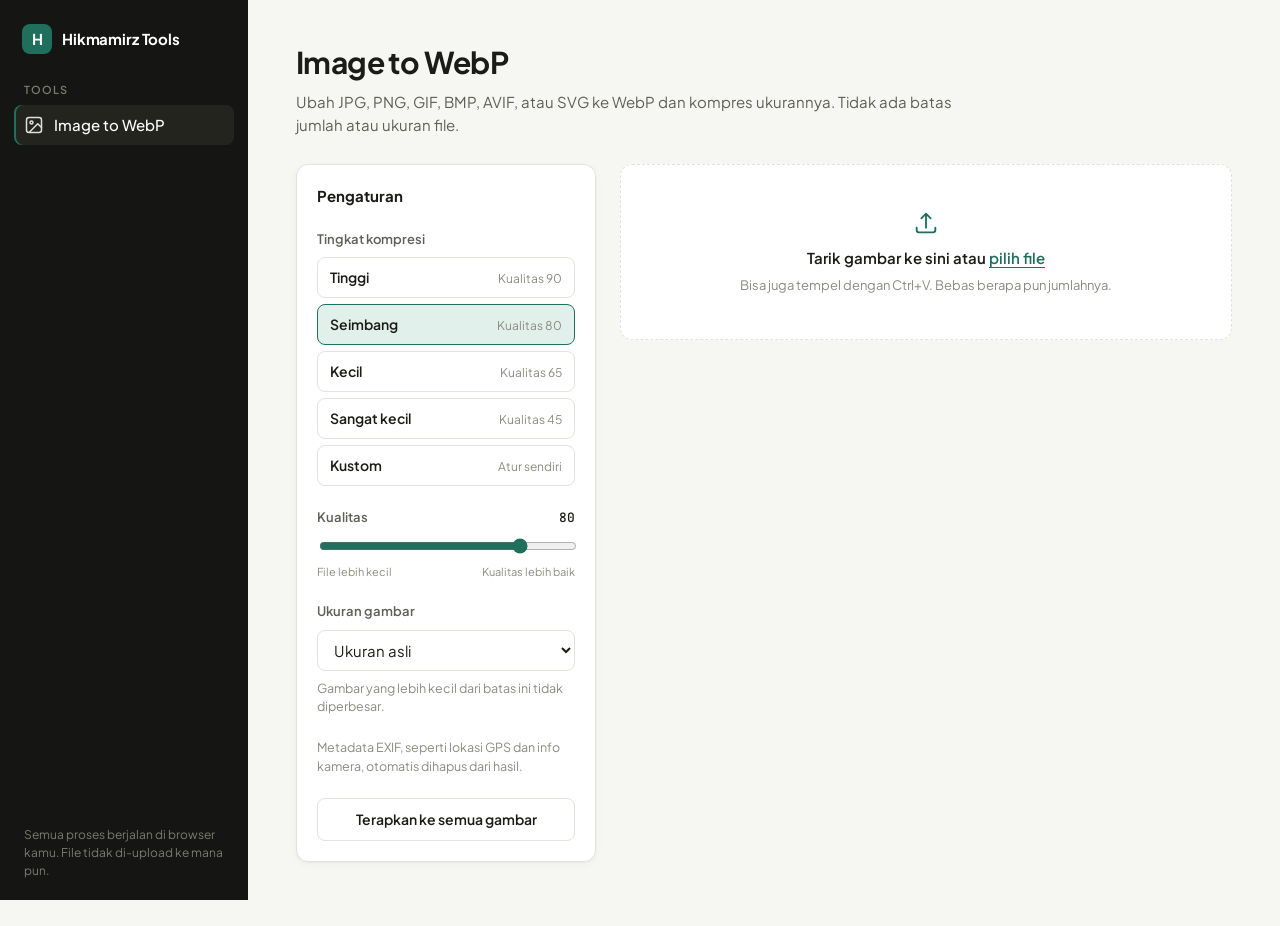
==== index.html @ 5f55c5e0 "Add tools shell with sidebar and Image to WebP converter Client-side converter: batch, no file limit" ====
<!doctype html>
<html lang="id">
<head>
  <meta charset="utf-8">
  <meta name="viewport" content="width=device-width, initial-scale=1">
  <title>Hikmamirz Tools</title>
  <meta name="description" content="Kumpulan tools yang berjalan langsung di browser.">
  <link rel="preconnect" href="https://fonts.googleapis.com">
  <link rel="preconnect" href="https://fonts.gstatic.com" crossorigin>
  <link href="https://fonts.googleapis.com/css2?family=Plus+Jakarta+Sans:wght@400;500;600;700&family=JetBrains+Mono:wght@400;500&display=swap" rel="stylesheet">
  <link rel="stylesheet" href="css/style.css">
</head>
<body>
  <div class="app">
    <header class="topbar">
      <button class="icon-btn" id="sidebar-toggle" aria-label="Buka menu" aria-controls="sidebar" aria-expanded="false">
        <svg viewBox="0 0 24 24" width="20" height="20" fill="none" stroke="currentColor" stroke-width="2" stroke-linecap="round"><path d="M4 7h16M4 12h16M4 17h16"/></svg>
      </button>
      <span class="brand-name">Hikmamirz Tools</span>
    </header>

    <aside class="sidebar" id="sidebar">
      <a class="brand" href="#/">
        <span class="brand-mark">H</span>
        <span class="brand-name">Hikmamirz Tools</span>
      </a>
      <nav class="nav" aria-label="Daftar tools">
        <p class="nav-label">Tools</p>
        <ul id="tool-nav"></ul>
      </nav>
      <p class="sidebar-foot">Semua proses berjalan di browser kamu. File tidak di-upload ke mana pun.</p>
    </aside>
    <div class="scrim" id="scrim" hidden></div>

    <main class="main" id="view"></main>
  </div>

  <script src="js/lib/zip.js"></script>
  <script src="js/registry.js"></script>
  <script src="js/tools/webp-converter.js"></script>
  <script src="js/app.js"></script>
</body>
</html>
---- css/style.css ----
:root {
  --bg: #f6f6f3;
  --surface: #ffffff;
  --surface-2: #f0f0ec;
  --border: #e3e3dd;
  --text: #1b1b18;
  --text-2: #5f5f58;
  --text-3: #8b8b83;
  --accent: #1f6f5c;
  --accent-hover: #185a4a;
  --accent-soft: #e2f0eb;
  --on-accent: #ffffff;
  --sidebar-bg: #151513;
  --sidebar-text: #c9c9c2;
  --sidebar-text-strong: #ffffff;
  --sidebar-hover: #24241f;
  --good: #1d7a4f;
  --good-soft: #e1f3e9;
  --warn: #9a5b00;
  --warn-soft: #fbefd9;
  --error: #b3261e;
  --error-soft: #fbe4e2;
  --radius: 12px;
  --radius-sm: 8px;
  --shadow: 0 1px 2px rgb(0 0 0 / 0.04), 0 2px 8px rgb(0 0 0 / 0.04);
  --font: 'Plus Jakarta Sans', system-ui, -apple-system, 'Segoe UI', sans-serif;
  --mono: 'JetBrains Mono', ui-monospace, 'Cascadia Code', Consolas, monospace;
  --sidebar-w: 248px;
  color-scheme: light;
}

@media (prefers-color-scheme: dark) {
  :root:not([data-theme='light']) {
    --bg: #111110;
    --surface: #1a1a18;
    --surface-2: #232320;
    --border: #2e2e2a;
    --text: #ededea;
    --text-2: #a8a8a0;
    --text-3: #75756e;
    --accent: #4fb89b;
    --accent-hover: #63c7ab;
    --accent-soft: #1b3a32;
    --on-accent: #0c1f1a;
    --sidebar-bg: #0b0b0a;
    --sidebar-hover: #1c1c1a;
    --good: #5ccf95;
    --good-soft: #17352a;
    --warn: #e7b25c;
    --warn-soft: #3a2c14;
    --error: #f08a82;
    --error-soft: #3d1c1a;
    --shadow: none;
    color-scheme: dark;
  }
}
:root[data-theme='dark'] {
  --bg: #111110;
  --surface: #1a1a18;
  --surface-2: #232320;
  --border: #2e2e2a;
  --text: #ededea;
  --text-2: #a8a8a0;
  --text-3: #75756e;
  --accent: #4fb89b;
  --accent-hover: #63c7ab;
  --accent-soft: #1b3a32;
  --on-accent: #0c1f1a;
  --sidebar-bg: #0b0b0a;
  --sidebar-hover: #1c1c1a;
  --good: #5ccf95;
  --good-soft: #17352a;
  --warn: #e7b25c;
  --warn-soft: #3a2c14;
  --error: #f08a82;
  --error-soft: #3d1c1a;
  --shadow: none;
  color-scheme: dark;
}

*,
*::before,
*::after {
  box-sizing: border-box;
}

html,
body {
  margin: 0;
  background: var(--bg);
  color: var(--text);
  font-family: var(--font);
  font-size: 15px;
  line-height: 1.5;
  -webkit-font-smoothing: antialiased;
}

button,
input,
select {
  font: inherit;
  color: inherit;
}

:focus-visible {
  outline: 2px solid var(--accent);
  outline-offset: 2px;
}

.mono {
  font-family: var(--mono);
  font-size: 0.86em;
  font-variant-numeric: tabular-nums;
}

/* ---------- layout ---------- */
.app {
  min-height: 100vh;
  display: grid;
  grid-template-columns: var(--sidebar-w) 1fr;
}

.topbar {
  display: none;
}

.sidebar {
  position: sticky;
  top: 0;
  height: 100vh;
  display: flex;
  flex-direction: column;
  gap: 24px;
  padding: 20px 14px;
  background: var(--sidebar-bg);
  color: var(--sidebar-text);
  overflow-y: auto;
}

.brand {
  display: flex;
  align-items: center;
  gap: 10px;
  padding: 4px 8px;
  color: var(--sidebar-text-strong);
  text-decoration: none;
  font-weight: 700;
  letter-spacing: -0.01em;
}

.brand-mark {
  display: grid;
  place-items: center;
  width: 30px;
  height: 30px;
  border-radius: 8px;
  background: var(--accent);
  color: var(--on-accent);
  font-size: 15px;
}

.nav-label {
  margin: 0 0 6px;
  padding: 0 10px;
  font-size: 11px;
  font-weight: 600;
  letter-spacing: 0.08em;
  text-transform: uppercase;
  color: #7a7a72;
}

.nav ul {
  list-style: none;
  margin: 0;
  padding: 0;
  display: grid;
  gap: 2px;
}

.nav-item {
  display: flex;
  align-items: center;
  gap: 10px;
  padding: 9px 10px;
  border-radius: var(--radius-sm);
  color: var(--sidebar-text);
  text-decoration: none;
  font-weight: 500;
  transition: background-color 0.15s, color 0.15s;
}

.nav-item:hover {
  background: var(--sidebar-hover);
  color: var(--sidebar-text-strong);
}

.nav-item.is-active {
  background: var(--sidebar-hover);
  color: var(--sidebar-text-strong);
  box-shadow: inset 2px 0 0 var(--accent);
}

.nav-icon {
  display: grid;
  opacity: 0.85;
}

.sidebar-foot {
  margin: auto 0 0;
  padding: 0 10px;
  font-size: 12px;
  color: #7a7a72;
}

.main {
  min-width: 0;
  padding: 40px clamp(16px, 4vw, 48px) 64px;
  outline: none;
}

.scrim {
  display: none;
}

/* ---------- tool ---------- */
.tool {
  max-width: 1180px;
  margin: 0 auto;
}

.tool-head h1 {
  margin: 0 0 6px;
  font-size: clamp(24px, 3vw, 30px);
  font-weight: 700;
  letter-spacing: -0.02em;
}

.tool-head p {
  margin: 0 0 28px;
  max-width: 62ch;
  color: var(--text-2);
}

.tool-grid {
  display: grid;
  grid-template-columns: 300px minmax(0, 1fr);
  gap: 24px;
  align-items: start;
}

.panel {
  background: var(--surface);
  border: 1px solid var(--border);
  border-radius: var(--radius);
  box-shadow: var(--shadow);
}

.settings {
  position: sticky;
  top: 24px;
  display: grid;
  gap: 22px;
  padding: 20px;
}

.panel-title {
  margin: 0;
  font-size: 15px;
  font-weight: 700;
}

.field {
  display: grid;
  gap: 8px;
  margin: 0;
  padding: 0;
  border: 0;
  min-width: 0;
}

.field > label,
.field legend,
.field-row label {
  padding: 0;
  font-size: 13px;
  font-weight: 600;
  color: var(--text-2);
}

.field legend {
  margin-bottom: 8px;
}

.field-row {
  display: flex;
  justify-content: space-between;
  align-items: baseline;
}

.field-row output {
  font-weight: 500;
  color: var(--text);
}

.segmented {
  display: grid;
  gap: 6px;
}

.seg {
  position: relative;
  cursor: pointer;
}

.seg input {
  position: absolute;
  opacity: 0;
}

.seg span {
  display: flex;
  justify-content: space-between;
  align-items: baseline;
  gap: 8px;
  padding: 9px 12px;
  border: 1px solid var(--border);
  border-radius: var(--radius-sm);
  transition: border-color 0.15s, background-color 0.15s;
}

.seg strong {
  font-weight: 600;
  font-size: 14px;
}

.seg small {
  font-size: 12px;
  color: var(--text-3);
}

.seg:hover span {
  border-color: var(--text-3);
}

.seg input:checked + span {
  border-color: var(--accent);
  background: var(--accent-soft);
}

.seg input:focus-visible + span {
  outline: 2px solid var(--accent);
  outline-offset: 2px;
}

input[type='range'] {
  width: 100%;
  accent-color: var(--accent);
}

.range-scale {
  display: flex;
  justify-content: space-between;
  font-size: 11px;
  color: var(--text-3);
}

select,
input[type='number'] {
  width: 100%;
  padding: 9px 12px;
  border: 1px solid var(--border);
  border-radius: var(--radius-sm);
  background: var(--surface);
}

.custom-size {
  display: flex;
  align-items: center;
  gap: 8px;
  font-size: 13px;
  color: var(--text-2);
}

.custom-size[hidden] {
  display: none;
}

.custom-size input {
  width: 110px;
  font-family: var(--mono);
}

.help {
  margin: 0;
  font-size: 12.5px;
  color: var(--text-3);
}

.notice {
  margin-bottom: 20px;
  padding: 12px 16px;
  border-radius: var(--radius-sm);
  font-size: 14px;
}

.notice-warn {
  background: var(--warn-soft);
  color: var(--warn);
}

/* ---------- buttons ---------- */
.btn {
  display: inline-flex;
  align-items: center;
  justify-content: center;
  gap: 6px;
  padding: 10px 16px;
  border: 1px solid transparent;
  border-radius: var(--radius-sm);
  font-weight: 600;
  font-size: 14px;
  text-decoration: none;
  cursor: pointer;
  white-space: nowrap;
  transition: background-color 0.15s, border-color 0.15s, transform 0.1s;
}

.btn:active:not(:disabled) {
  transform: translateY(1px);
}

.btn:disabled {
  opacity: 0.45;
  cursor: not-allowed;
}

.btn-primary {
  background: var(--accent);
  color: var(--on-accent);
}

.btn-primary:hover:not(:disabled) {
  background: var(--accent-hover);
}

.btn-secondary {
  background: var(--surface);
  border-color: var(--border);
  color: var(--text);
}

.btn-secondary:hover {
  border-color: var(--text-3);
}

.btn-ghost {
  background: transparent;
  color: var(--text-2);
}

.btn-ghost:hover {
  background: var(--surface-2);
  color: var(--text);
}

.btn-sm {
  padding: 6px 12px;
  font-size: 13px;
}

.icon-btn {
  display: grid;
  place-items: center;
  width: 34px;
  height: 34px;
  padding: 0;
  border: 0;
  border-radius: var(--radius-sm);
  background: transparent;
  color: var(--text-3);
  cursor: pointer;
}

.icon-btn:hover {
  background: var(--surface-2);
  color: var(--text);
}

/* ---------- workspace ---------- */
.workspace {
  display: grid;
  gap: 16px;
  min-width: 0;
}

.dropzone {
  display: grid;
  justify-items: center;
  gap: 6px;
  padding: 44px 20px;
  border: 1.5px dashed var(--border);
  border-radius: var(--radius);
  background: var(--surface);
  color: var(--text-2);
  text-align: center;
  cursor: pointer;
  transition: border-color 0.15s, background-color 0.15s;
}

.dropzone svg {
  color: var(--accent);
  margin-bottom: 4px;
}

.dropzone:hover,
.dropzone.is-over {
  border-color: var(--accent);
  background: var(--accent-soft);
}

.dropzone:focus-within {
  outline: 2px solid var(--accent);
  outline-offset: 2px;
}

.dz-title {
  font-weight: 600;
  color: var(--text);
}

.dz-title u {
  color: var(--accent);
  text-underline-offset: 3px;
}

.dz-sub {
  font-size: 13px;
  color: var(--text-3);
}

.summary {
  display: flex;
  flex-wrap: wrap;
  align-items: center;
  justify-content: space-between;
  gap: 16px;
  padding: 16px 20px;
  background: var(--surface);
  border: 1px solid var(--border);
  border-radius: var(--radius);
}

.summary[hidden] {
  display: none;
}

.stats {
  display: flex;
  flex-wrap: wrap;
  gap: 8px 28px;
}

.stats > div {
  display: grid;
}

.stat-label {
  font-size: 12px;
  color: var(--text-3);
}

.stat-val {
  font-size: 15px;
  font-weight: 500;
}

.summary-actions {
  display: flex;
  gap: 8px;
  flex-wrap: wrap;
}

.file-list {
  list-style: none;
  margin: 0;
  padding: 0;
  display: grid;
  gap: 8px;
}

.file {
  display: grid;
  grid-template-columns: 56px minmax(0, 1fr) auto auto;
  align-items: center;
  gap: 14px;
  padding: 10px 12px 10px 10px;
  background: var(--surface);
  border: 1px solid var(--border);
  border-radius: var(--radius);
}

.thumb {
  display: block;
  width: 56px;
  height: 56px;
  border-radius: var(--radius-sm);
  overflow: hidden;
  background: repeating-conic-gradient(var(--surface-2) 0 25%, var(--surface) 0 50%) 0 0 / 12px 12px;
}

.thumb img {
  width: 100%;
  height: 100%;
  object-fit: cover;
  display: block;
}

.file-info {
  min-width: 0;
}

.file-name {
  font-weight: 600;
  font-size: 14px;
  overflow: hidden;
  text-overflow: ellipsis;
  white-space: nowrap;
}

.file-meta {
  display: flex;
  flex-wrap: wrap;
  gap: 2px 12px;
  color: var(--text-2);
  font-size: 13px;
}

.file-meta strong {
  color: var(--text);
  font-weight: 600;
}

.dim {
  color: var(--text-3);
}

.err {
  color: var(--error);
  font-size: 13px;
}

.file-actions {
  display: flex;
  align-items: center;
  gap: 4px;
}

.badge {
  display: inline-flex;
  align-items: center;
  gap: 6px;
  padding: 3px 9px;
  border-radius: 999px;
  background: var(--surface-2);
  color: var(--text-2);
  font-size: 12px;
  font-weight: 600;
  font-family: var(--mono);
  white-space: nowrap;
}

.badge-good {
  background: var(--good-soft);
  color: var(--good);
}

.badge-warn {
  background: var(--warn-soft);
  color: var(--warn);
}

.badge-error {
  background: var(--error-soft);
  color: var(--error);
}

.badge-busy {
  background: var(--accent-soft);
  color: var(--accent);
}

.spinner {
  width: 10px;
  height: 10px;
  border: 2px solid currentColor;
  border-right-color: transparent;
  border-radius: 50%;
  animation: spin 0.7s linear infinite;
}

@keyframes spin {
  to {
    transform: rotate(360deg);
  }
}

.empty {
  color: var(--text-3);
}

/* ---------- responsive ---------- */
@media (max-width: 1100px) {
  .tool-grid {
    grid-template-columns: minmax(0, 1fr);
  }
  .settings {
    position: static;
  }
}

@media (max-width: 820px) {
  .app {
    grid-template-columns: 1fr;
  }

  .topbar {
    position: sticky;
    top: 0;
    z-index: 20;
    display: flex;
    align-items: center;
    gap: 8px;
    padding: 10px 12px;
    background: var(--sidebar-bg);
    color: var(--sidebar-text-strong);
    font-weight: 700;
  }

  .topbar .icon-btn {
    color: var(--sidebar-text-strong);
  }

  .topbar .icon-btn:hover {
    background: var(--sidebar-hover);
  }

  .sidebar {
    position: fixed;
    inset: 0 auto 0 0;
    z-index: 40;
    width: min(280px, 82vw);
    transform: translateX(-100%);
    transition: transform 0.22s ease;
  }

  .sidebar.is-open {
    transform: none;
  }

  .scrim {
    display: block;
    position: fixed;
    inset: 0;
    z-index: 30;
    background: rgb(0 0 0 / 0.45);
  }

  .scrim[hidden] {
    display: none;
  }

  .main {
    padding-top: 24px;
  }
}

@media (max-width: 560px) {
  .file {
    grid-template-columns: 48px minmax(0, 1fr) auto;
    gap: 10px;
  }
  .thumb {
    width: 48px;
    height: 48px;
  }
  .file-badge {
    grid-column: 3;
    grid-row: 1;
  }
  .file-actions {
    grid-column: 2 / -1;
    justify-content: flex-end;
  }
  .summary-actions,
  .summary-actions .btn {
    flex: 1;
  }
}

@media (prefers-reduced-motion: reduce) {
  * {
    transition: none !important;
    animation-duration: 0.001s !important;
  }
}
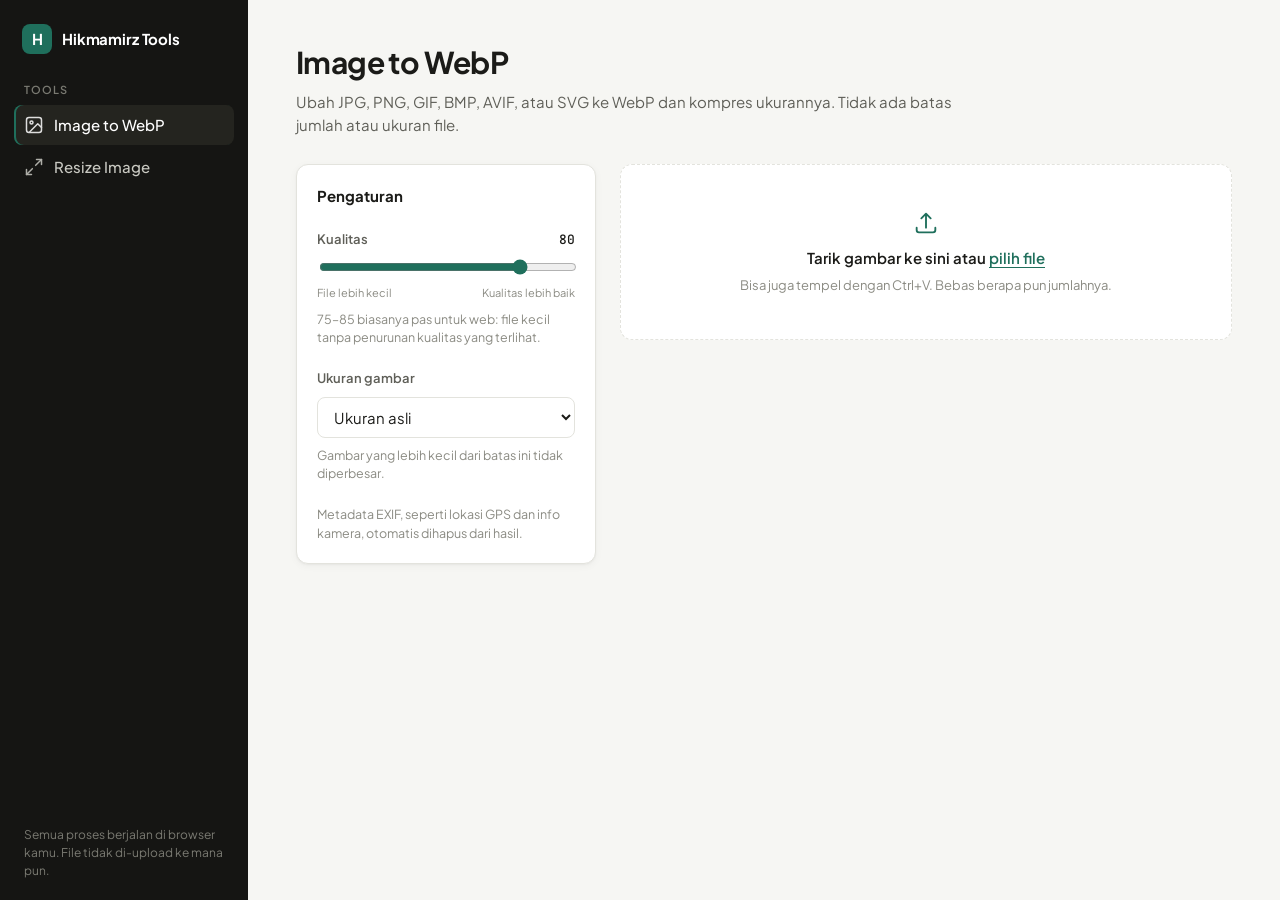
==== commit cf332e29: "Add Resize Image tool and share batch image pipeline - New Resize Image tool: scale by percent, widt" ====
--- a/index.html
+++ b/index.html
@@ -36,8 +36,10 @@
   </div>
 
   <script src="js/lib/zip.js"></script>
+  <script src="js/lib/image-batch.js"></script>
   <script src="js/registry.js"></script>
   <script src="js/tools/webp-converter.js"></script>
+  <script src="js/tools/image-resizer.js"></script>
   <script src="js/app.js"></script>
 </body>
 </html>
--- a/css/style.css
+++ b/css/style.css
@@ -102,6 +102,10 @@
   color: inherit;
 }
 
+[hidden] {
+  display: none !important;
+}
+
 :focus-visible {
   outline: 2px solid var(--accent);
   outline-offset: 2px;
@@ -279,7 +283,6 @@
 }
 
 .field > label,
-.field legend,
 .field-row label {
   padding: 0;
   font-size: 13px;
@@ -287,10 +290,6 @@
   color: var(--text-2);
 }
 
-.field legend {
-  margin-bottom: 8px;
-}
-
 .field-row {
   display: flex;
   justify-content: space-between;
@@ -300,56 +299,6 @@
 .field-row output {
   font-weight: 500;
   color: var(--text);
-}
-
-.segmented {
-  display: grid;
-  gap: 6px;
-}
-
-.seg {
-  position: relative;
-  cursor: pointer;
-}
-
-.seg input {
-  position: absolute;
-  opacity: 0;
-}
-
-.seg span {
-  display: flex;
-  justify-content: space-between;
-  align-items: baseline;
-  gap: 8px;
-  padding: 9px 12px;
-  border: 1px solid var(--border);
-  border-radius: var(--radius-sm);
-  transition: border-color 0.15s, background-color 0.15s;
-}
-
-.seg strong {
-  font-weight: 600;
-  font-size: 14px;
-}
-
-.seg small {
-  font-size: 12px;
-  color: var(--text-3);
-}
-
-.seg:hover span {
-  border-color: var(--text-3);
-}
-
-.seg input:checked + span {
-  border-color: var(--accent);
-  background: var(--accent-soft);
-}
-
-.seg input:focus-visible + span {
-  outline: 2px solid var(--accent);
-  outline-offset: 2px;
 }
 
 input[type='range'] {
@@ -379,10 +328,6 @@
   gap: 8px;
   font-size: 13px;
   color: var(--text-2);
-}
-
-.custom-size[hidden] {
-  display: none;
 }
 
 .custom-size input {
@@ -550,10 +495,6 @@
   border-radius: var(--radius);
 }
 
-.summary[hidden] {
-  display: none;
-}
-
 .stats {
   display: flex;
   flex-wrap: wrap;
@@ -765,10 +706,6 @@
     background: rgb(0 0 0 / 0.45);
   }
 
-  .scrim[hidden] {
-    display: none;
-  }
-
   .main {
     padding-top: 24px;
   }
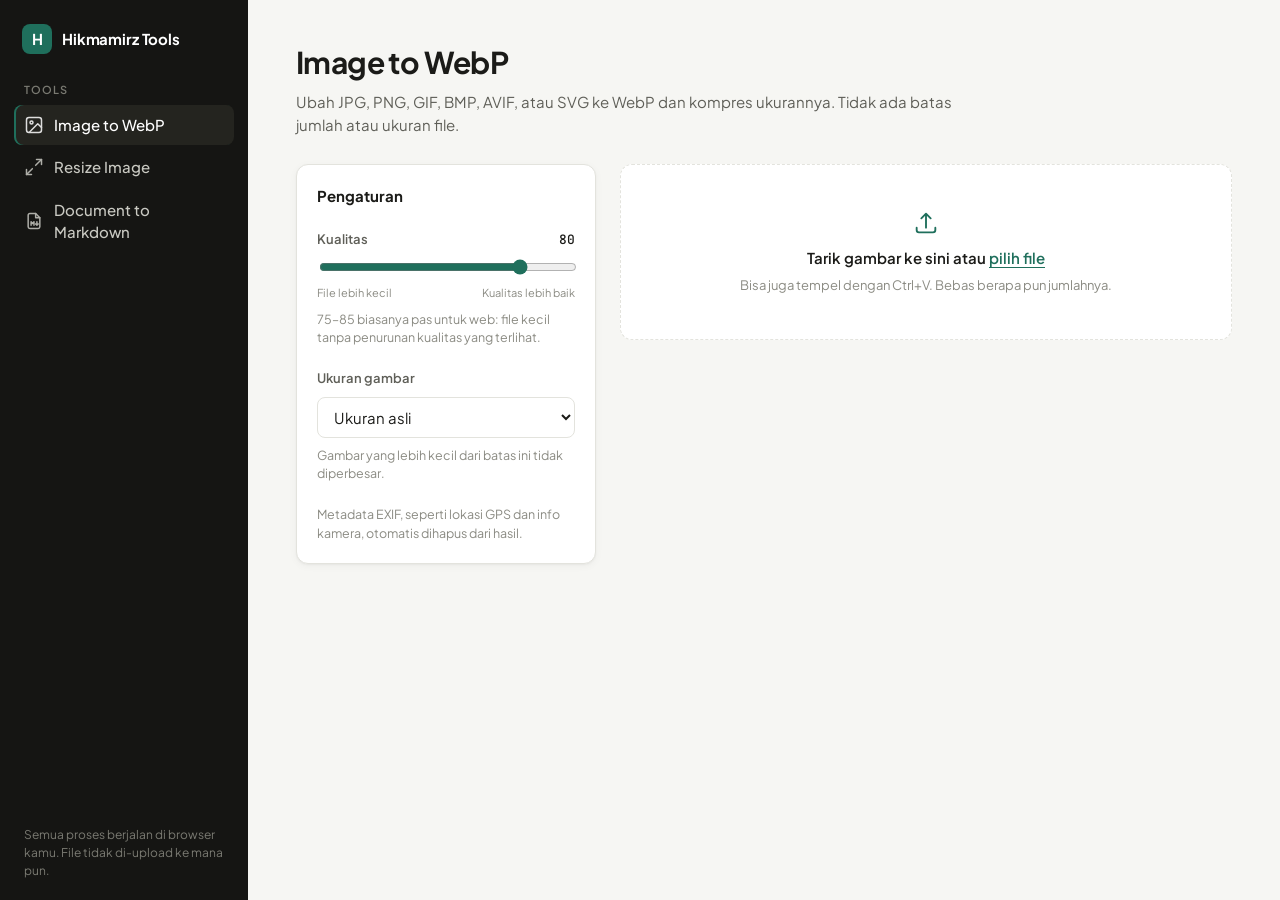
==== commit 719fa378: "Add Document to Markdown tool - Converts DOCX (Mammoth), PDF (pdf.js), HTML (Turndown + GFM),   CSV/" ====
--- a/index.html
+++ b/index.html
@@ -35,11 +35,13 @@
     <main class="main" id="view"></main>
   </div>
 
+  <script src="js/lib/util.js"></script>
   <script src="js/lib/zip.js"></script>
   <script src="js/lib/image-batch.js"></script>
   <script src="js/registry.js"></script>
   <script src="js/tools/webp-converter.js"></script>
   <script src="js/tools/image-resizer.js"></script>
+  <script src="js/tools/doc-to-markdown.js"></script>
   <script src="js/app.js"></script>
 </body>
 </html>
--- a/css/style.css
+++ b/css/style.css
@@ -649,6 +649,90 @@
   color: var(--text-3);
 }
 
+/* ---------- dokumen ---------- */
+.field-title {
+  font-size: 13px;
+  font-weight: 600;
+  color: var(--text-2);
+}
+
+.check {
+  display: flex;
+  align-items: flex-start;
+  gap: 8px;
+  font-size: 14px;
+  cursor: pointer;
+}
+
+.check input {
+  margin: 3px 0 0;
+  accent-color: var(--accent);
+}
+
+.doc-thumb {
+  display: grid;
+  place-items: center;
+  background: var(--surface-2);
+  color: var(--text-2);
+  font-family: var(--mono);
+  font-size: 11px;
+  font-weight: 500;
+  letter-spacing: 0.04em;
+}
+
+.file[data-status='done'] {
+  cursor: pointer;
+}
+
+.file.is-selected {
+  border-color: var(--accent);
+  box-shadow: inset 3px 0 0 var(--accent);
+}
+
+.preview {
+  display: grid;
+  overflow: hidden;
+}
+
+.preview-head {
+  display: flex;
+  flex-wrap: wrap;
+  align-items: center;
+  justify-content: space-between;
+  gap: 8px 16px;
+  padding: 10px 12px 10px 16px;
+  border-bottom: 1px solid var(--border);
+}
+
+.preview-name {
+  min-width: 0;
+  overflow: hidden;
+  text-overflow: ellipsis;
+  white-space: nowrap;
+  color: var(--text-2);
+}
+
+.preview-actions {
+  display: flex;
+  gap: 6px;
+}
+
+.md-output {
+  width: 100%;
+  min-height: 420px;
+  height: 60vh;
+  padding: 16px;
+  border: 0;
+  background: var(--surface);
+  color: var(--text);
+  font-family: var(--mono);
+  font-size: 13px;
+  line-height: 1.6;
+  resize: vertical;
+  outline: none;
+  tab-size: 2;
+}
+
 /* ---------- responsive ---------- */
 @media (max-width: 1100px) {
   .tool-grid {
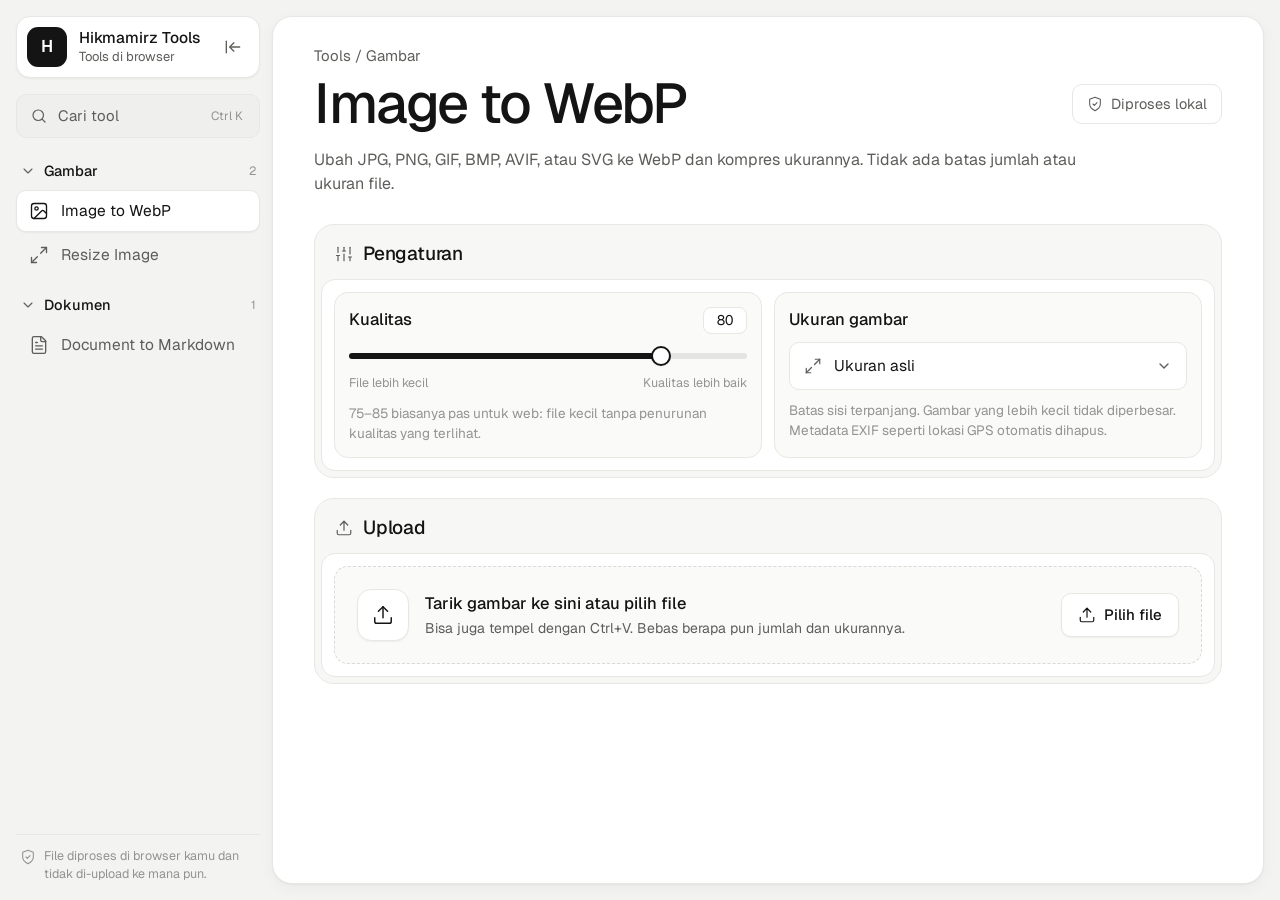
==== commit 87e46744: "Redesign UI and optimize loading and image processing Design: - Light, monochrome layout: floating b" ====
--- a/index.html
+++ b/index.html
@@ -4,44 +4,76 @@
   <meta charset="utf-8">
   <meta name="viewport" content="width=device-width, initial-scale=1">
   <title>Hikmamirz Tools</title>
-  <meta name="description" content="Kumpulan tools yang berjalan langsung di browser.">
+  <meta name="description" content="Kumpulan tools yang berjalan langsung di browser. File tidak di-upload ke server.">
+  <meta name="theme-color" content="#f3f3f2">
+  <link rel="icon" href="data:image/svg+xml,%3Csvg xmlns='http://www.w3.org/2000/svg' viewBox='0 0 32 32'%3E%3Crect width='32' height='32' rx='8' fill='%23141414'/%3E%3Cpath d='M10 9v14M22 9v14M10 16h12' stroke='white' stroke-width='3' stroke-linecap='round'/%3E%3C/svg%3E">
+  <script>
+    // Terapkan status sidebar sebelum render pertama supaya tidak berkedip.
+    try { if (localStorage.getItem('ht-collapsed') === '1') document.documentElement.classList.add('sidebar-collapsed'); } catch (e) {}
+  </script>
   <link rel="preconnect" href="https://fonts.googleapis.com">
   <link rel="preconnect" href="https://fonts.gstatic.com" crossorigin>
-  <link href="https://fonts.googleapis.com/css2?family=Plus+Jakarta+Sans:wght@400;500;600;700&family=JetBrains+Mono:wght@400;500&display=swap" rel="stylesheet">
+  <link rel="preload" as="style" href="https://fonts.googleapis.com/css2?family=Geist:wght@400;500;600&display=swap" onload="this.onload=null;this.rel='stylesheet'">
+  <noscript><link rel="stylesheet" href="https://fonts.googleapis.com/css2?family=Geist:wght@400;500;600&display=swap"></noscript>
   <link rel="stylesheet" href="css/style.css">
+  <script src="js/lib/util.js" defer></script>
+  <script src="js/registry.js" defer></script>
+  <script src="js/app.js" defer></script>
 </head>
 <body>
   <div class="app">
     <header class="topbar">
       <button class="icon-btn" id="sidebar-toggle" aria-label="Buka menu" aria-controls="sidebar" aria-expanded="false">
-        <svg viewBox="0 0 24 24" width="20" height="20" fill="none" stroke="currentColor" stroke-width="2" stroke-linecap="round"><path d="M4 7h16M4 12h16M4 17h16"/></svg>
+        <svg viewBox="0 0 24 24" width="20" height="20" fill="none" stroke="currentColor" stroke-width="1.6" stroke-linecap="round"><path d="M4 6h16M4 12h16M4 18h16"/></svg>
       </button>
-      <span class="brand-name">Hikmamirz Tools</span>
+      <span class="topbar-brand"><span class="brand-logo brand-logo-sm">H</span> Hikmamirz Tools</span>
     </header>
 
     <aside class="sidebar" id="sidebar">
-      <a class="brand" href="#/">
-        <span class="brand-mark">H</span>
-        <span class="brand-name">Hikmamirz Tools</span>
-      </a>
-      <nav class="nav" aria-label="Daftar tools">
-        <p class="nav-label">Tools</p>
-        <ul id="tool-nav"></ul>
-      </nav>
-      <p class="sidebar-foot">Semua proses berjalan di browser kamu. File tidak di-upload ke mana pun.</p>
+      <div class="brand-card">
+        <a class="brand" href="#/">
+          <span class="brand-logo">H</span>
+          <span class="brand-text">
+            <strong>Hikmamirz Tools</strong>
+            <small>Tools di browser</small>
+          </span>
+        </a>
+        <button class="icon-btn collapse-btn" id="collapse" aria-label="Ciutkan sidebar" title="Ciutkan sidebar">
+          <svg viewBox="0 0 24 24" width="20" height="20" fill="none" stroke="currentColor" stroke-width="1.6" stroke-linecap="round" stroke-linejoin="round"><path d="M4 5v14"/><path d="M20 12H9"/><path d="m13 7-5 5 5 5"/></svg>
+        </button>
+      </div>
+
+      <label class="side-search">
+        <svg viewBox="0 0 24 24" width="18" height="18" fill="none" stroke="currentColor" stroke-width="1.6" stroke-linecap="round"><circle cx="11" cy="11" r="7"/><path d="m20 20-3.5-3.5"/></svg>
+        <input type="search" id="tool-search" placeholder="Cari tool" autocomplete="off" aria-label="Cari tool">
+        <kbd id="search-kbd">Ctrl K</kbd>
+      </label>
+
+      <nav class="nav" id="tool-nav" aria-label="Daftar tools"></nav>
+
+      <p class="sidebar-foot">
+        <svg viewBox="0 0 24 24" width="16" height="16" fill="none" stroke="currentColor" stroke-width="1.6" stroke-linecap="round" stroke-linejoin="round"><path d="M12 22s8-4 8-10V5l-8-3-8 3v7c0 6 8 10 8 10z"/><path d="m9 12 2 2 4-4"/></svg>
+        <span>File diproses di browser kamu dan tidak di-upload ke mana pun.</span>
+      </p>
     </aside>
     <div class="scrim" id="scrim" hidden></div>
 
-    <main class="main" id="view"></main>
+    <main class="main">
+      <div class="page">
+        <header class="page-head">
+          <p class="crumb" id="page-crumb">Tools</p>
+          <div class="page-title-row">
+            <h1 id="page-title">Hikmamirz Tools</h1>
+            <span class="pill">
+              <svg viewBox="0 0 24 24" width="16" height="16" fill="none" stroke="currentColor" stroke-width="1.6" stroke-linecap="round" stroke-linejoin="round"><path d="M12 22s8-4 8-10V5l-8-3-8 3v7c0 6 8 10 8 10z"/><path d="m9 12 2 2 4-4"/></svg>
+              Diproses lokal
+            </span>
+          </div>
+          <p class="page-desc" id="page-desc"></p>
+        </header>
+        <div class="view" id="view" tabindex="-1"></div>
+      </div>
+    </main>
   </div>
-
-  <script src="js/lib/util.js"></script>
-  <script src="js/lib/zip.js"></script>
-  <script src="js/lib/image-batch.js"></script>
-  <script src="js/registry.js"></script>
-  <script src="js/tools/webp-converter.js"></script>
-  <script src="js/tools/image-resizer.js"></script>
-  <script src="js/tools/doc-to-markdown.js"></script>
-  <script src="js/app.js"></script>
 </body>
 </html>
--- a/css/style.css
+++ b/css/style.css
@@ -1,401 +1,825 @@
+/* ==========================================================================
+   Token
+   ========================================================================== */
 :root {
-  --bg: #f6f6f3;
+  --canvas: #f3f3f2;
   --surface: #ffffff;
-  --surface-2: #f0f0ec;
-  --border: #e3e3dd;
-  --text: #1b1b18;
-  --text-2: #5f5f58;
-  --text-3: #8b8b83;
-  --accent: #1f6f5c;
-  --accent-hover: #185a4a;
-  --accent-soft: #e2f0eb;
-  --on-accent: #ffffff;
-  --sidebar-bg: #151513;
-  --sidebar-text: #c9c9c2;
-  --sidebar-text-strong: #ffffff;
-  --sidebar-hover: #24241f;
-  --good: #1d7a4f;
-  --good-soft: #e1f3e9;
+  --block: #f7f7f6;
+  --field: #fafaf9;
+  --hover: #efefed;
+  --border: #e7e7e4;
+  --border-strong: #d9d9d5;
+  --text: #141414;
+  --text-2: #5d5d5a;
+  --text-3: #93938f;
+  --primary: #141414;
+  --primary-hover: #2e2e2c;
+  --on-primary: #ffffff;
+  --track: #e4e4e1;
+  --good: #1a7f4b;
+  --good-soft: #e5f4ea;
   --warn: #9a5b00;
-  --warn-soft: #fbefd9;
-  --error: #b3261e;
-  --error-soft: #fbe4e2;
-  --radius: 12px;
-  --radius-sm: 8px;
-  --shadow: 0 1px 2px rgb(0 0 0 / 0.04), 0 2px 8px rgb(0 0 0 / 0.04);
-  --font: 'Plus Jakarta Sans', system-ui, -apple-system, 'Segoe UI', sans-serif;
-  --mono: 'JetBrains Mono', ui-monospace, 'Cascadia Code', Consolas, monospace;
-  --sidebar-w: 248px;
+  --warn-soft: #fbf0dc;
+  --error: #b42318;
+  --error-soft: #fdecea;
+  --busy-soft: #eeeeec;
+  --shadow-sm: 0 1px 2px rgb(20 20 20 / 0.05);
+  --shadow: 0 1px 2px rgb(20 20 20 / 0.04), 0 4px 16px rgb(20 20 20 / 0.04);
+  --radius-lg: 20px;
+  --radius: 14px;
+  --radius-sm: 10px;
+  --font: 'Geist', ui-sans-serif, system-ui, -apple-system, 'Segoe UI', Roboto, sans-serif;
+  --mono: ui-monospace, 'SF Mono', 'Cascadia Code', Consolas, monospace;
+  --sidebar-w: 272px;
+  --sidebar-w-collapsed: 76px;
   color-scheme: light;
 }
 
 @media (prefers-color-scheme: dark) {
   :root:not([data-theme='light']) {
-    --bg: #111110;
-    --surface: #1a1a18;
-    --surface-2: #232320;
-    --border: #2e2e2a;
-    --text: #ededea;
-    --text-2: #a8a8a0;
-    --text-3: #75756e;
-    --accent: #4fb89b;
-    --accent-hover: #63c7ab;
-    --accent-soft: #1b3a32;
-    --on-accent: #0c1f1a;
-    --sidebar-bg: #0b0b0a;
-    --sidebar-hover: #1c1c1a;
-    --good: #5ccf95;
-    --good-soft: #17352a;
-    --warn: #e7b25c;
-    --warn-soft: #3a2c14;
-    --error: #f08a82;
-    --error-soft: #3d1c1a;
+    --canvas: #0e0e0e;
+    --surface: #171717;
+    --block: #1c1c1c;
+    --field: #202020;
+    --hover: #242424;
+    --border: #2a2a2a;
+    --border-strong: #363636;
+    --text: #ededec;
+    --text-2: #a9a9a6;
+    --text-3: #72726f;
+    --primary: #ededec;
+    --primary-hover: #ffffff;
+    --on-primary: #141414;
+    --track: #333333;
+    --good: #5fd08f;
+    --good-soft: #15301f;
+    --warn: #e8b563;
+    --warn-soft: #362914;
+    --error: #f2877d;
+    --error-soft: #3a1917;
+    --busy-soft: #262626;
+    --shadow-sm: none;
     --shadow: none;
     color-scheme: dark;
   }
 }
 :root[data-theme='dark'] {
-  --bg: #111110;
-  --surface: #1a1a18;
-  --surface-2: #232320;
-  --border: #2e2e2a;
-  --text: #ededea;
-  --text-2: #a8a8a0;
-  --text-3: #75756e;
-  --accent: #4fb89b;
-  --accent-hover: #63c7ab;
-  --accent-soft: #1b3a32;
-  --on-accent: #0c1f1a;
-  --sidebar-bg: #0b0b0a;
-  --sidebar-hover: #1c1c1a;
-  --good: #5ccf95;
-  --good-soft: #17352a;
-  --warn: #e7b25c;
-  --warn-soft: #3a2c14;
-  --error: #f08a82;
-  --error-soft: #3d1c1a;
+  --canvas: #0e0e0e;
+  --surface: #171717;
+  --block: #1c1c1c;
+  --field: #202020;
+  --hover: #242424;
+  --border: #2a2a2a;
+  --border-strong: #363636;
+  --text: #ededec;
+  --text-2: #a9a9a6;
+  --text-3: #72726f;
+  --primary: #ededec;
+  --primary-hover: #ffffff;
+  --on-primary: #141414;
+  --track: #333333;
+  --good: #5fd08f;
+  --good-soft: #15301f;
+  --warn: #e8b563;
+  --warn-soft: #362914;
+  --error: #f2877d;
+  --error-soft: #3a1917;
+  --busy-soft: #262626;
+  --shadow-sm: none;
   --shadow: none;
   color-scheme: dark;
 }
 
+/* ==========================================================================
+   Dasar
+   ========================================================================== */
 *,
 *::before,
 *::after {
   box-sizing: border-box;
 }
 
+[hidden] {
+  display: none !important;
+}
+
 html,
 body {
   margin: 0;
-  background: var(--bg);
+  background: var(--canvas);
   color: var(--text);
   font-family: var(--font);
   font-size: 15px;
   line-height: 1.5;
   -webkit-font-smoothing: antialiased;
+  text-rendering: optimizeLegibility;
 }
 
 button,
 input,
-select {
+select,
+textarea {
   font: inherit;
   color: inherit;
 }
 
-[hidden] {
-  display: none !important;
+a {
+  color: inherit;
 }
 
 :focus-visible {
-  outline: 2px solid var(--accent);
+  outline: 2px solid var(--primary);
   outline-offset: 2px;
 }
 
-.mono {
-  font-family: var(--mono);
-  font-size: 0.86em;
-  font-variant-numeric: tabular-nums;
-}
-
-/* ---------- layout ---------- */
+.i {
+  flex: none;
+}
+
+kbd {
+  font-family: var(--font);
+}
+
+/* ==========================================================================
+   Layout
+   ========================================================================== */
 .app {
   min-height: 100vh;
   display: grid;
-  grid-template-columns: var(--sidebar-w) 1fr;
+  grid-template-columns: var(--sidebar-w) minmax(0, 1fr);
+  transition: grid-template-columns 0.2s ease;
+}
+
+.sidebar-collapsed .app {
+  grid-template-columns: var(--sidebar-w-collapsed) minmax(0, 1fr);
 }
 
 .topbar {
   display: none;
 }
 
+.main {
+  min-width: 0;
+  padding: 16px 16px 16px 0;
+}
+
+.page {
+  min-height: calc(100vh - 32px);
+  padding: 28px clamp(20px, 3.2vw, 44px) 56px;
+  background: var(--surface);
+  border: 1px solid var(--border);
+  border-radius: var(--radius-lg);
+  box-shadow: var(--shadow);
+}
+
+.view {
+  outline: none;
+}
+
+/* ==========================================================================
+   Sidebar
+   ========================================================================== */
 .sidebar {
   position: sticky;
   top: 0;
   height: 100vh;
   display: flex;
   flex-direction: column;
-  gap: 24px;
-  padding: 20px 14px;
-  background: var(--sidebar-bg);
-  color: var(--sidebar-text);
+  gap: 16px;
+  padding: 16px 12px 16px 16px;
+  overflow-x: hidden;
   overflow-y: auto;
-}
-
-.brand {
-  display: flex;
-  align-items: center;
-  gap: 10px;
-  padding: 4px 8px;
-  color: var(--sidebar-text-strong);
-  text-decoration: none;
-  font-weight: 700;
-  letter-spacing: -0.01em;
-}
-
-.brand-mark {
-  display: grid;
-  place-items: center;
-  width: 30px;
-  height: 30px;
-  border-radius: 8px;
-  background: var(--accent);
-  color: var(--on-accent);
-  font-size: 15px;
-}
-
-.nav-label {
-  margin: 0 0 6px;
-  padding: 0 10px;
-  font-size: 11px;
-  font-weight: 600;
-  letter-spacing: 0.08em;
-  text-transform: uppercase;
-  color: #7a7a72;
-}
-
-.nav ul {
-  list-style: none;
-  margin: 0;
-  padding: 0;
-  display: grid;
-  gap: 2px;
-}
-
-.nav-item {
-  display: flex;
-  align-items: center;
-  gap: 10px;
-  padding: 9px 10px;
-  border-radius: var(--radius-sm);
-  color: var(--sidebar-text);
-  text-decoration: none;
-  font-weight: 500;
-  transition: background-color 0.15s, color 0.15s;
-}
-
-.nav-item:hover {
-  background: var(--sidebar-hover);
-  color: var(--sidebar-text-strong);
-}
-
-.nav-item.is-active {
-  background: var(--sidebar-hover);
-  color: var(--sidebar-text-strong);
-  box-shadow: inset 2px 0 0 var(--accent);
-}
-
-.nav-icon {
-  display: grid;
-  opacity: 0.85;
-}
-
-.sidebar-foot {
-  margin: auto 0 0;
-  padding: 0 10px;
-  font-size: 12px;
-  color: #7a7a72;
-}
-
-.main {
-  min-width: 0;
-  padding: 40px clamp(16px, 4vw, 48px) 64px;
-  outline: none;
-}
-
-.scrim {
-  display: none;
-}
-
-/* ---------- tool ---------- */
-.tool {
-  max-width: 1180px;
-  margin: 0 auto;
-}
-
-.tool-head h1 {
-  margin: 0 0 6px;
-  font-size: clamp(24px, 3vw, 30px);
-  font-weight: 700;
-  letter-spacing: -0.02em;
-}
-
-.tool-head p {
-  margin: 0 0 28px;
-  max-width: 62ch;
-  color: var(--text-2);
-}
-
-.tool-grid {
-  display: grid;
-  grid-template-columns: 300px minmax(0, 1fr);
-  gap: 24px;
-  align-items: start;
-}
-
-.panel {
+  scrollbar-width: thin;
+}
+
+.brand-card {
+  display: flex;
+  align-items: center;
+  gap: 8px;
+  padding: 10px 8px 10px 10px;
   background: var(--surface);
   border: 1px solid var(--border);
   border-radius: var(--radius);
-  box-shadow: var(--shadow);
-}
-
-.settings {
-  position: sticky;
-  top: 24px;
-  display: grid;
-  gap: 22px;
-  padding: 20px;
-}
-
-.panel-title {
-  margin: 0;
-  font-size: 15px;
-  font-weight: 700;
-}
-
-.field {
-  display: grid;
-  gap: 8px;
-  margin: 0;
+  box-shadow: var(--shadow-sm);
+}
+
+.brand {
+  display: flex;
+  align-items: center;
+  gap: 12px;
+  min-width: 0;
+  flex: 1;
+  text-decoration: none;
+}
+
+.brand-logo {
+  display: grid;
+  place-items: center;
+  flex: none;
+  width: 40px;
+  height: 40px;
+  border-radius: 11px;
+  background: var(--primary);
+  color: var(--on-primary);
+  font-weight: 600;
+  font-size: 17px;
+}
+
+.brand-logo-sm {
+  width: 28px;
+  height: 28px;
+  border-radius: 8px;
+  font-size: 14px;
+}
+
+.brand-text {
+  display: grid;
+  min-width: 0;
+  line-height: 1.3;
+}
+
+.brand-text strong {
+  font-weight: 500;
+  font-size: 15.5px;
+  white-space: nowrap;
+  overflow: hidden;
+  text-overflow: ellipsis;
+}
+
+.brand-text small {
+  font-size: 13px;
+  color: var(--text-2);
+  white-space: nowrap;
+  overflow: hidden;
+  text-overflow: ellipsis;
+}
+
+.collapse-btn svg {
+  transition: transform 0.2s ease;
+}
+
+.side-search {
+  display: flex;
+  align-items: center;
+  gap: 10px;
+  height: 44px;
+  padding: 0 10px 0 13px;
+  background: var(--hover);
+  border: 1px solid var(--border);
+  border-radius: var(--radius-sm);
+  color: var(--text-2);
+  cursor: text;
+  transition: border-color 0.15s, background-color 0.15s;
+}
+
+.side-search:focus-within {
+  background: var(--surface);
+  border-color: var(--border-strong);
+}
+
+.side-search input {
+  flex: 1;
+  min-width: 0;
   padding: 0;
   border: 0;
+  background: transparent;
+  outline: none;
+  font-size: 15px;
+  color: var(--text);
+}
+
+.side-search input::placeholder {
+  color: var(--text-2);
+}
+
+.side-search input::-webkit-search-cancel-button {
+  display: none;
+}
+
+.side-search kbd {
+  padding: 1px 6px;
+  font-size: 12px;
+  color: var(--text-3);
+  white-space: nowrap;
+}
+
+.nav {
+  display: grid;
+  gap: 12px;
+  align-content: start;
+}
+
+.nav-group ul {
+  list-style: none;
+  margin: 2px 0 0;
+  padding: 0;
+  display: grid;
+  gap: 2px;
+}
+
+.nav-group.is-closed ul {
+  display: none;
+}
+
+.nav-group-head {
+  display: flex;
+  align-items: center;
+  gap: 8px;
+  width: 100%;
+  padding: 6px 4px;
+  border: 0;
+  background: none;
+  color: var(--text);
+  font-size: 14.5px;
+  font-weight: 500;
+  text-align: left;
+  cursor: pointer;
+  border-radius: 8px;
+}
+
+.nav-group-head:hover {
+  color: var(--text);
+  background: var(--hover);
+}
+
+.nav-group-head .i {
+  color: var(--text-2);
+  transition: transform 0.15s ease;
+}
+
+.nav-group.is-closed .nav-group-head .i {
+  transform: rotate(-90deg);
+}
+
+.nav-count {
+  margin-left: auto;
+  font-size: 12px;
+  font-weight: 400;
+  color: var(--text-3);
+}
+
+.nav-item {
+  display: flex;
+  align-items: center;
+  gap: 12px;
+  height: 42px;
+  padding: 0 12px;
+  border: 1px solid transparent;
+  border-radius: var(--radius-sm);
+  color: var(--text-2);
+  text-decoration: none;
+  font-size: 15.5px;
+  white-space: nowrap;
+  transition: background-color 0.15s, color 0.15s;
+}
+
+.nav-item:hover {
+  background: var(--hover);
+  color: var(--text);
+}
+
+.nav-item.is-active {
+  background: var(--surface);
+  border-color: var(--border);
+  box-shadow: var(--shadow-sm);
+  color: var(--text);
+}
+
+.nav-text {
+  overflow: hidden;
+  text-overflow: ellipsis;
+}
+
+.nav-empty {
+  margin: 4px;
+  font-size: 14px;
+  color: var(--text-3);
+}
+
+.sidebar-foot {
+  display: flex;
+  gap: 8px;
+  margin: auto 0 0;
+  padding: 12px 4px 0;
+  border-top: 1px solid var(--border);
+  font-size: 12.5px;
+  color: var(--text-3);
+}
+
+.sidebar-foot svg {
+  flex: none;
+  margin-top: 2px;
+}
+
+/* Sidebar diciutkan (desktop saja): hanya ikon */
+@media (min-width: 901px) {
+  .sidebar-collapsed .sidebar {
+    padding-inline: 12px;
+  }
+  .sidebar-collapsed .brand-card {
+    flex-direction: column;
+    padding: 8px 0;
+  }
+  .sidebar-collapsed .brand {
+    flex: none;
+  }
+  .sidebar-collapsed .brand-text,
+  .sidebar-collapsed .side-search,
+  .sidebar-collapsed .nav-group-head,
+  .sidebar-collapsed .nav-text,
+  .sidebar-collapsed .sidebar-foot span {
+    display: none;
+  }
+  .sidebar-collapsed .collapse-btn svg {
+    transform: rotate(180deg);
+  }
+  .sidebar-collapsed .nav-group.is-closed ul {
+    display: grid;
+  }
+  .sidebar-collapsed .nav-item {
+    justify-content: center;
+    padding: 0;
+  }
+  .sidebar-collapsed .sidebar-foot {
+    justify-content: center;
+  }
+}
+
+.scrim {
+  display: none;
+}
+
+/* ==========================================================================
+   Header halaman
+   ========================================================================== */
+.page-head {
+  margin-bottom: 28px;
+}
+
+.crumb {
+  margin: 0 0 6px;
+  font-size: 15px;
+  color: var(--text-2);
+}
+
+.page-title-row {
+  display: flex;
+  flex-wrap: wrap;
+  align-items: center;
+  justify-content: space-between;
+  gap: 12px 20px;
+}
+
+.page-head h1 {
+  margin: 0;
+  font-size: clamp(34px, 4.4vw, 56px);
+  font-weight: 500;
+  line-height: 1.08;
+  letter-spacing: -0.035em;
+}
+
+.pill {
+  display: inline-flex;
+  align-items: center;
+  gap: 8px;
+  height: 40px;
+  padding: 0 14px;
+  border: 1px solid var(--border);
+  border-radius: var(--radius-sm);
+  font-size: 14.5px;
+  color: var(--text-2);
+  white-space: nowrap;
+}
+
+.page-desc {
+  margin: 14px 0 0;
+  max-width: 70ch;
+  font-size: 16px;
+  color: var(--text-2);
+}
+
+.loading {
+  display: flex;
+  align-items: center;
+  gap: 10px;
+  padding: 24px 4px;
+  color: var(--text-2);
+}
+
+/* ==========================================================================
+   Section (block)
+   ========================================================================== */
+.stack {
+  display: grid;
+  gap: 20px;
+}
+
+.block {
+  padding: 6px;
+  background: var(--block);
+  border: 1px solid var(--border);
+  border-radius: var(--radius-lg);
+}
+
+.block-head {
+  display: flex;
+  flex-wrap: wrap;
+  align-items: center;
+  gap: 10px;
+  min-height: 48px;
+  padding: 6px 10px 8px 14px;
+}
+
+.block-head > .i {
+  color: var(--text-2);
+}
+
+.block-head h2 {
+  margin: 0;
+  font-size: 19px;
+  font-weight: 500;
+  letter-spacing: -0.01em;
+}
+
+.block-actions {
+  display: flex;
+  flex-wrap: wrap;
+  align-items: center;
+  gap: 8px;
+  margin-left: auto;
+}
+
+.block-actions:empty {
+  display: none;
+}
+
+.block-body {
+  padding: 12px;
+  background: var(--surface);
+  border: 1px solid var(--border);
+  border-radius: var(--radius);
+}
+
+/* ==========================================================================
+   Field
+   ========================================================================== */
+.fields {
+  display: grid;
+  grid-template-columns: repeat(auto-fit, minmax(min(100%, 320px), 1fr));
+  gap: 12px;
+}
+
+.fieldbox {
+  display: grid;
+  align-content: start;
+  gap: 10px;
   min-width: 0;
-}
-
-.field > label,
-.field-row label {
-  padding: 0;
-  font-size: 13px;
-  font-weight: 600;
-  color: var(--text-2);
-}
-
-.field-row {
+  padding: 14px;
+  background: var(--field);
+  border: 1px solid var(--border);
+  border-radius: var(--radius);
+}
+
+.fieldbox-label,
+.fieldbox-head label {
+  font-size: 16.5px;
+  font-weight: 500;
+  color: var(--text);
+}
+
+.fieldbox-head {
   display: flex;
   justify-content: space-between;
   align-items: baseline;
-}
-
-.field-row output {
-  font-weight: 500;
-  color: var(--text);
-}
-
-input[type='range'] {
-  width: 100%;
-  accent-color: var(--accent);
-}
-
-.range-scale {
-  display: flex;
-  justify-content: space-between;
-  font-size: 11px;
+  gap: 12px;
+}
+
+.value {
+  min-width: 44px;
+  padding: 2px 10px;
+  border: 1px solid var(--border);
+  border-radius: 8px;
+  background: var(--surface);
+  font-size: 14px;
+  font-variant-numeric: tabular-nums;
+  text-align: center;
+}
+
+.help {
+  margin: 0;
+  font-size: 13.5px;
   color: var(--text-3);
 }
 
-select,
-input[type='number'] {
-  width: 100%;
-  padding: 9px 12px;
+.control {
+  position: relative;
+  display: flex;
+  align-items: center;
+  height: 48px;
+  background: var(--surface);
   border: 1px solid var(--border);
   border-radius: var(--radius-sm);
+  transition: border-color 0.15s, box-shadow 0.15s;
+}
+
+.control:hover {
+  border-color: var(--border-strong);
+}
+
+.control:focus-within {
+  border-color: var(--text-3);
+  box-shadow: 0 0 0 3px var(--hover);
+}
+
+.control > .i {
+  position: absolute;
+  left: 14px;
+  color: var(--text-2);
+  pointer-events: none;
+}
+
+.control select,
+.control input {
+  width: 100%;
+  height: 100%;
+  padding: 0 14px 0 44px;
+  border: 0;
+  background: transparent;
+  outline: none;
+  font-size: 15.5px;
+  appearance: none;
+  -webkit-appearance: none;
+}
+
+.control input[type='number'] {
+  font-variant-numeric: tabular-nums;
+  -moz-appearance: textfield;
+}
+
+.control input::-webkit-inner-spin-button,
+.control input::-webkit-outer-spin-button {
+  -webkit-appearance: none;
+  margin: 0;
+}
+
+.control select {
+  padding-right: 40px;
+  cursor: pointer;
+}
+
+.control-select::after {
+  content: '';
+  position: absolute;
+  right: 14px;
+  width: 16px;
+  height: 16px;
+  background: var(--text-2);
+  -webkit-mask: url("data:image/svg+xml,%3Csvg xmlns='http://www.w3.org/2000/svg' viewBox='0 0 24 24' fill='none' stroke='black' stroke-width='2' stroke-linecap='round' stroke-linejoin='round'%3E%3Cpath d='m6 9 6 6 6-6'/%3E%3C/svg%3E") center / contain no-repeat;
+  mask: url("data:image/svg+xml,%3Csvg xmlns='http://www.w3.org/2000/svg' viewBox='0 0 24 24' fill='none' stroke='black' stroke-width='2' stroke-linecap='round' stroke-linejoin='round'%3E%3Cpath d='m6 9 6 6 6-6'/%3E%3C/svg%3E") center / contain no-repeat;
+  pointer-events: none;
+}
+
+.suffix {
+  padding-right: 14px;
+  color: var(--text-3);
+  font-size: 14px;
+}
+
+.check {
+  display: flex;
+  align-items: flex-start;
+  gap: 10px;
+  font-size: 15px;
+  cursor: pointer;
+}
+
+.check input {
+  width: 18px;
+  height: 18px;
+  margin: 2px 0 0;
+  accent-color: var(--primary);
+  cursor: pointer;
+}
+
+/* Slider */
+input[type='range'] {
+  --fill: 50%;
+  width: 100%;
+  height: 24px;
+  margin: 0;
+  background: transparent;
+  cursor: pointer;
+  -webkit-appearance: none;
+  appearance: none;
+}
+
+input[type='range']::-webkit-slider-runnable-track {
+  height: 6px;
+  border-radius: 999px;
+  background: linear-gradient(to right, var(--primary) var(--fill), var(--track) var(--fill));
+}
+
+input[type='range']::-moz-range-track {
+  height: 6px;
+  border-radius: 999px;
+  background: var(--track);
+}
+
+input[type='range']::-moz-range-progress {
+  height: 6px;
+  border-radius: 999px;
+  background: var(--primary);
+}
+
+input[type='range']::-webkit-slider-thumb {
+  -webkit-appearance: none;
+  width: 20px;
+  height: 20px;
+  margin-top: -7px;
+  border: 2px solid var(--primary);
+  border-radius: 50%;
   background: var(--surface);
-}
-
-.custom-size {
-  display: flex;
-  align-items: center;
-  gap: 8px;
-  font-size: 13px;
-  color: var(--text-2);
-}
-
-.custom-size input {
-  width: 110px;
-  font-family: var(--mono);
-}
-
-.help {
-  margin: 0;
+  box-shadow: var(--shadow-sm);
+  transition: transform 0.1s;
+}
+
+input[type='range']::-moz-range-thumb {
+  width: 16px;
+  height: 16px;
+  border: 2px solid var(--primary);
+  border-radius: 50%;
+  background: var(--surface);
+}
+
+input[type='range']:active::-webkit-slider-thumb {
+  transform: scale(1.1);
+}
+
+input[type='range']:focus-visible {
+  outline: none;
+}
+
+input[type='range']:focus-visible::-webkit-slider-thumb {
+  box-shadow: 0 0 0 4px var(--hover);
+}
+
+.range-scale {
+  display: flex;
+  justify-content: space-between;
+  margin-top: -4px;
   font-size: 12.5px;
   color: var(--text-3);
 }
 
-.notice {
-  margin-bottom: 20px;
-  padding: 12px 16px;
-  border-radius: var(--radius-sm);
-  font-size: 14px;
-}
-
-.notice-warn {
-  background: var(--warn-soft);
-  color: var(--warn);
-}
-
-/* ---------- buttons ---------- */
+/* ==========================================================================
+   Tombol
+   ========================================================================== */
 .btn {
   display: inline-flex;
   align-items: center;
   justify-content: center;
-  gap: 6px;
-  padding: 10px 16px;
+  gap: 8px;
+  height: 44px;
+  padding: 0 16px;
   border: 1px solid transparent;
   border-radius: var(--radius-sm);
-  font-weight: 600;
+  font-size: 15px;
+  font-weight: 500;
+  text-decoration: none;
+  white-space: nowrap;
+  cursor: pointer;
+  transition: background-color 0.15s, border-color 0.15s, color 0.15s;
+}
+
+.btn:disabled {
+  opacity: 0.4;
+  cursor: not-allowed;
+}
+
+.btn-sm {
+  height: 36px;
+  padding: 0 12px;
   font-size: 14px;
-  text-decoration: none;
-  cursor: pointer;
-  white-space: nowrap;
-  transition: background-color 0.15s, border-color 0.15s, transform 0.1s;
-}
-
-.btn:active:not(:disabled) {
-  transform: translateY(1px);
-}
-
-.btn:disabled {
-  opacity: 0.45;
-  cursor: not-allowed;
 }
 
 .btn-primary {
-  background: var(--accent);
-  color: var(--on-accent);
+  background: var(--primary);
+  color: var(--on-primary);
 }
 
 .btn-primary:hover:not(:disabled) {
-  background: var(--accent-hover);
+  background: var(--primary-hover);
 }
 
 .btn-secondary {
   background: var(--surface);
   border-color: var(--border);
-  color: var(--text);
-}
-
-.btn-secondary:hover {
-  border-color: var(--text-3);
+  box-shadow: var(--shadow-sm);
+  color: var(--text);
+}
+
+.btn-secondary:hover:not(:disabled) {
+  border-color: var(--border-strong);
 }
 
 .btn-ghost {
@@ -403,122 +827,119 @@
   color: var(--text-2);
 }
 
-.btn-ghost:hover {
-  background: var(--surface-2);
-  color: var(--text);
-}
-
-.btn-sm {
-  padding: 6px 12px;
-  font-size: 13px;
+.btn-ghost:hover:not(:disabled) {
+  background: var(--hover);
+  color: var(--text);
 }
 
 .icon-btn {
-  display: grid;
+  display: inline-grid;
   place-items: center;
-  width: 34px;
-  height: 34px;
+  flex: none;
+  width: 36px;
+  height: 36px;
   padding: 0;
   border: 0;
-  border-radius: var(--radius-sm);
+  border-radius: 9px;
   background: transparent;
-  color: var(--text-3);
+  color: var(--text-2);
   cursor: pointer;
+  transition: background-color 0.15s, color 0.15s;
 }
 
 .icon-btn:hover {
-  background: var(--surface-2);
-  color: var(--text);
-}
-
-/* ---------- workspace ---------- */
-.workspace {
-  display: grid;
+  background: var(--hover);
+  color: var(--text);
+}
+
+/* ==========================================================================
+   Upload
+   ========================================================================== */
+.dropzone {
+  display: flex;
+  align-items: center;
   gap: 16px;
-  min-width: 0;
-}
-
-.dropzone {
-  display: grid;
-  justify-items: center;
-  gap: 6px;
-  padding: 44px 20px;
-  border: 1.5px dashed var(--border);
+  padding: 22px;
+  border: 1.5px dashed var(--border-strong);
   border-radius: var(--radius);
-  background: var(--surface);
-  color: var(--text-2);
-  text-align: center;
+  background: var(--field);
   cursor: pointer;
   transition: border-color 0.15s, background-color 0.15s;
 }
 
-.dropzone svg {
-  color: var(--accent);
-  margin-bottom: 4px;
-}
-
 .dropzone:hover,
 .dropzone.is-over {
-  border-color: var(--accent);
-  background: var(--accent-soft);
+  border-color: var(--text-3);
+  background: var(--hover);
 }
 
 .dropzone:focus-within {
-  outline: 2px solid var(--accent);
+  outline: 2px solid var(--primary);
   outline-offset: 2px;
 }
 
+.dz-icon {
+  display: grid;
+  place-items: center;
+  flex: none;
+  width: 52px;
+  height: 52px;
+  border: 1px solid var(--border);
+  border-radius: 14px;
+  background: var(--surface);
+  box-shadow: var(--shadow-sm);
+  color: var(--text);
+}
+
+.dz-text {
+  display: grid;
+  gap: 2px;
+  min-width: 0;
+  flex: 1;
+}
+
 .dz-title {
-  font-weight: 600;
-  color: var(--text);
-}
-
-.dz-title u {
-  color: var(--accent);
-  text-underline-offset: 3px;
+  font-size: 16.5px;
+  font-weight: 500;
 }
 
 .dz-sub {
+  font-size: 14px;
+  color: var(--text-2);
+}
+
+.dz-btn {
+  pointer-events: none;
+}
+
+/* ==========================================================================
+   Daftar file
+   ========================================================================== */
+.stats {
+  display: grid;
+  grid-template-columns: repeat(auto-fit, minmax(140px, 1fr));
+  gap: 8px;
+  margin-bottom: 12px;
+}
+
+.stat {
+  display: grid;
+  gap: 2px;
+  padding: 10px 14px;
+  background: var(--field);
+  border: 1px solid var(--border);
+  border-radius: var(--radius-sm);
+}
+
+.stat-label {
   font-size: 13px;
   color: var(--text-3);
 }
 
-.summary {
-  display: flex;
-  flex-wrap: wrap;
-  align-items: center;
-  justify-content: space-between;
-  gap: 16px;
-  padding: 16px 20px;
-  background: var(--surface);
-  border: 1px solid var(--border);
-  border-radius: var(--radius);
-}
-
-.stats {
-  display: flex;
-  flex-wrap: wrap;
-  gap: 8px 28px;
-}
-
-.stats > div {
-  display: grid;
-}
-
-.stat-label {
-  font-size: 12px;
-  color: var(--text-3);
-}
-
 .stat-val {
-  font-size: 15px;
+  font-size: 17px;
   font-weight: 500;
-}
-
-.summary-actions {
-  display: flex;
-  gap: 8px;
-  flex-wrap: wrap;
+  font-variant-numeric: tabular-nums;
 }
 
 .file-list {
@@ -526,34 +947,54 @@
   margin: 0;
   padding: 0;
   display: grid;
-  gap: 8px;
+  gap: 6px;
 }
 
 .file {
   display: grid;
-  grid-template-columns: 56px minmax(0, 1fr) auto auto;
+  grid-template-columns: 48px minmax(0, 1fr) auto auto;
   align-items: center;
   gap: 14px;
-  padding: 10px 12px 10px 10px;
-  background: var(--surface);
+  padding: 8px 8px 8px 8px;
   border: 1px solid var(--border);
   border-radius: var(--radius);
+  background: var(--surface);
+  /* Ribuan baris tetap ringan: baris di luar layar tidak dirender. */
+  content-visibility: auto;
+  contain-intrinsic-size: auto 66px;
+  transition: border-color 0.15s;
+}
+
+.file:hover {
+  border-color: var(--border-strong);
 }
 
 .thumb {
   display: block;
-  width: 56px;
-  height: 56px;
+  width: 48px;
+  height: 48px;
+  overflow: hidden;
   border-radius: var(--radius-sm);
-  overflow: hidden;
-  background: repeating-conic-gradient(var(--surface-2) 0 25%, var(--surface) 0 50%) 0 0 / 12px 12px;
+  background: repeating-conic-gradient(var(--hover) 0 25%, var(--surface) 0 50%) 0 0 / 10px 10px;
 }
 
 .thumb img {
+  display: block;
   width: 100%;
   height: 100%;
   object-fit: cover;
-  display: block;
+}
+
+.thumb-empty,
+.doc-thumb {
+  display: grid;
+  place-items: center;
+  background: var(--field);
+  border: 1px solid var(--border);
+  color: var(--text-2);
+  font-size: 11px;
+  font-weight: 600;
+  letter-spacing: 0.04em;
 }
 
 .file-info {
@@ -561,24 +1002,25 @@
 }
 
 .file-name {
-  font-weight: 600;
-  font-size: 14px;
   overflow: hidden;
   text-overflow: ellipsis;
   white-space: nowrap;
+  font-size: 15px;
+  font-weight: 500;
 }
 
 .file-meta {
   display: flex;
   flex-wrap: wrap;
   gap: 2px 12px;
-  color: var(--text-2);
-  font-size: 13px;
+  font-size: 13.5px;
+  color: var(--text-2);
+  font-variant-numeric: tabular-nums;
 }
 
 .file-meta strong {
-  color: var(--text);
-  font-weight: 600;
+  font-weight: 500;
+  color: var(--text);
 }
 
 .dim {
@@ -587,26 +1029,26 @@
 
 .err {
   color: var(--error);
-  font-size: 13px;
 }
 
 .file-actions {
   display: flex;
   align-items: center;
-  gap: 4px;
+  gap: 2px;
 }
 
 .badge {
   display: inline-flex;
   align-items: center;
   gap: 6px;
-  padding: 3px 9px;
+  height: 26px;
+  padding: 0 10px;
   border-radius: 999px;
-  background: var(--surface-2);
-  color: var(--text-2);
-  font-size: 12px;
-  font-weight: 600;
-  font-family: var(--mono);
+  background: var(--busy-soft);
+  color: var(--text-2);
+  font-size: 12.5px;
+  font-weight: 500;
+  font-variant-numeric: tabular-nums;
   white-space: nowrap;
 }
 
@@ -626,13 +1068,12 @@
 }
 
 .badge-busy {
-  background: var(--accent-soft);
-  color: var(--accent);
+  color: var(--text);
 }
 
 .spinner {
-  width: 10px;
-  height: 10px;
+  width: 12px;
+  height: 12px;
   border: 2px solid currentColor;
   border-right-color: transparent;
   border-radius: 50%;
@@ -645,107 +1086,62 @@
   }
 }
 
-.empty {
-  color: var(--text-3);
-}
-
-/* ---------- dokumen ---------- */
-.field-title {
-  font-size: 13px;
-  font-weight: 600;
-  color: var(--text-2);
-}
-
-.check {
-  display: flex;
-  align-items: flex-start;
-  gap: 8px;
-  font-size: 14px;
-  cursor: pointer;
-}
-
-.check input {
-  margin: 3px 0 0;
-  accent-color: var(--accent);
-}
-
-.doc-thumb {
-  display: grid;
-  place-items: center;
-  background: var(--surface-2);
-  color: var(--text-2);
-  font-family: var(--mono);
-  font-size: 11px;
-  font-weight: 500;
-  letter-spacing: 0.04em;
-}
-
+.notice {
+  padding: 12px 16px;
+  border-radius: var(--radius-sm);
+  font-size: 14.5px;
+}
+
+.notice-warn {
+  background: var(--warn-soft);
+  color: var(--warn);
+}
+
+/* ==========================================================================
+   Dokumen
+   ========================================================================== */
 .file[data-status='done'] {
   cursor: pointer;
 }
 
 .file.is-selected {
-  border-color: var(--accent);
-  box-shadow: inset 3px 0 0 var(--accent);
-}
-
-.preview {
-  display: grid;
-  overflow: hidden;
-}
-
-.preview-head {
-  display: flex;
-  flex-wrap: wrap;
-  align-items: center;
-  justify-content: space-between;
-  gap: 8px 16px;
-  padding: 10px 12px 10px 16px;
-  border-bottom: 1px solid var(--border);
+  border-color: var(--text-3);
+  box-shadow: inset 3px 0 0 var(--primary);
 }
 
 .preview-name {
-  min-width: 0;
+  max-width: 260px;
   overflow: hidden;
   text-overflow: ellipsis;
   white-space: nowrap;
-  color: var(--text-2);
-}
-
-.preview-actions {
-  display: flex;
-  gap: 6px;
+  font-size: 14px;
+  color: var(--text-2);
 }
 
 .md-output {
+  display: block;
   width: 100%;
   min-height: 420px;
   height: 60vh;
-  padding: 16px;
+  padding: 8px;
   border: 0;
-  background: var(--surface);
+  background: transparent;
   color: var(--text);
   font-family: var(--mono);
-  font-size: 13px;
-  line-height: 1.6;
+  font-size: 13.5px;
+  line-height: 1.65;
   resize: vertical;
   outline: none;
   tab-size: 2;
 }
 
-/* ---------- responsive ---------- */
-@media (max-width: 1100px) {
-  .tool-grid {
+/* ==========================================================================
+   Responsif
+   ========================================================================== */
+@media (max-width: 900px) {
+  .app,
+  .sidebar-collapsed .app {
     grid-template-columns: minmax(0, 1fr);
-  }
-  .settings {
-    position: static;
-  }
-}
-
-@media (max-width: 820px) {
-  .app {
-    grid-template-columns: 1fr;
   }
 
   .topbar {
@@ -756,30 +1152,38 @@
     align-items: center;
     gap: 8px;
     padding: 10px 12px;
-    background: var(--sidebar-bg);
-    color: var(--sidebar-text-strong);
-    font-weight: 700;
-  }
-
-  .topbar .icon-btn {
-    color: var(--sidebar-text-strong);
-  }
-
-  .topbar .icon-btn:hover {
-    background: var(--sidebar-hover);
-  }
-
+    background: color-mix(in srgb, var(--canvas) 88%, transparent);
+    backdrop-filter: blur(12px);
+    -webkit-backdrop-filter: blur(12px);
+  }
+
+  .topbar-brand {
+    display: flex;
+    align-items: center;
+    gap: 10px;
+    font-weight: 500;
+  }
+
+  /* Di HP sidebar tampil penuh sebagai laci. */
   .sidebar {
     position: fixed;
     inset: 0 auto 0 0;
     z-index: 40;
-    width: min(280px, 82vw);
-    transform: translateX(-100%);
+    width: min(300px, 86vw);
+    padding: 16px;
+    background: var(--canvas);
+    box-shadow: 0 0 40px rgb(0 0 0 / 0.15);
+    transform: translateX(-105%);
     transition: transform 0.22s ease;
   }
 
   .sidebar.is-open {
     transform: none;
+  }
+
+  .collapse-btn,
+  .side-search kbd {
+    display: none;
   }
 
   .scrim {
@@ -787,34 +1191,61 @@
     position: fixed;
     inset: 0;
     z-index: 30;
-    background: rgb(0 0 0 / 0.45);
+    background: rgb(0 0 0 / 0.35);
   }
 
   .main {
-    padding-top: 24px;
-  }
-}
-
-@media (max-width: 560px) {
+    padding: 0 8px 8px;
+  }
+
+  .page {
+    min-height: auto;
+    padding: 20px 16px 40px;
+    border-radius: var(--radius-lg);
+  }
+}
+
+@media (max-width: 600px) {
+  .pill {
+    display: none;
+  }
+
+  .block-body {
+    padding: 8px;
+  }
+
+  .dropzone {
+    flex-wrap: wrap;
+    padding: 16px;
+  }
+
+  .dz-btn {
+    width: 100%;
+  }
+
   .file {
-    grid-template-columns: 48px minmax(0, 1fr) auto;
+    grid-template-columns: 44px minmax(0, 1fr) auto;
     gap: 10px;
   }
+
   .thumb {
-    width: 48px;
-    height: 48px;
-  }
+    width: 44px;
+    height: 44px;
+  }
+
   .file-badge {
     grid-column: 3;
     grid-row: 1;
   }
+
   .file-actions {
     grid-column: 2 / -1;
     justify-content: flex-end;
-  }
-  .summary-actions,
-  .summary-actions .btn {
-    flex: 1;
+    margin-top: -6px;
+  }
+
+  .preview-name {
+    display: none;
   }
 }
 
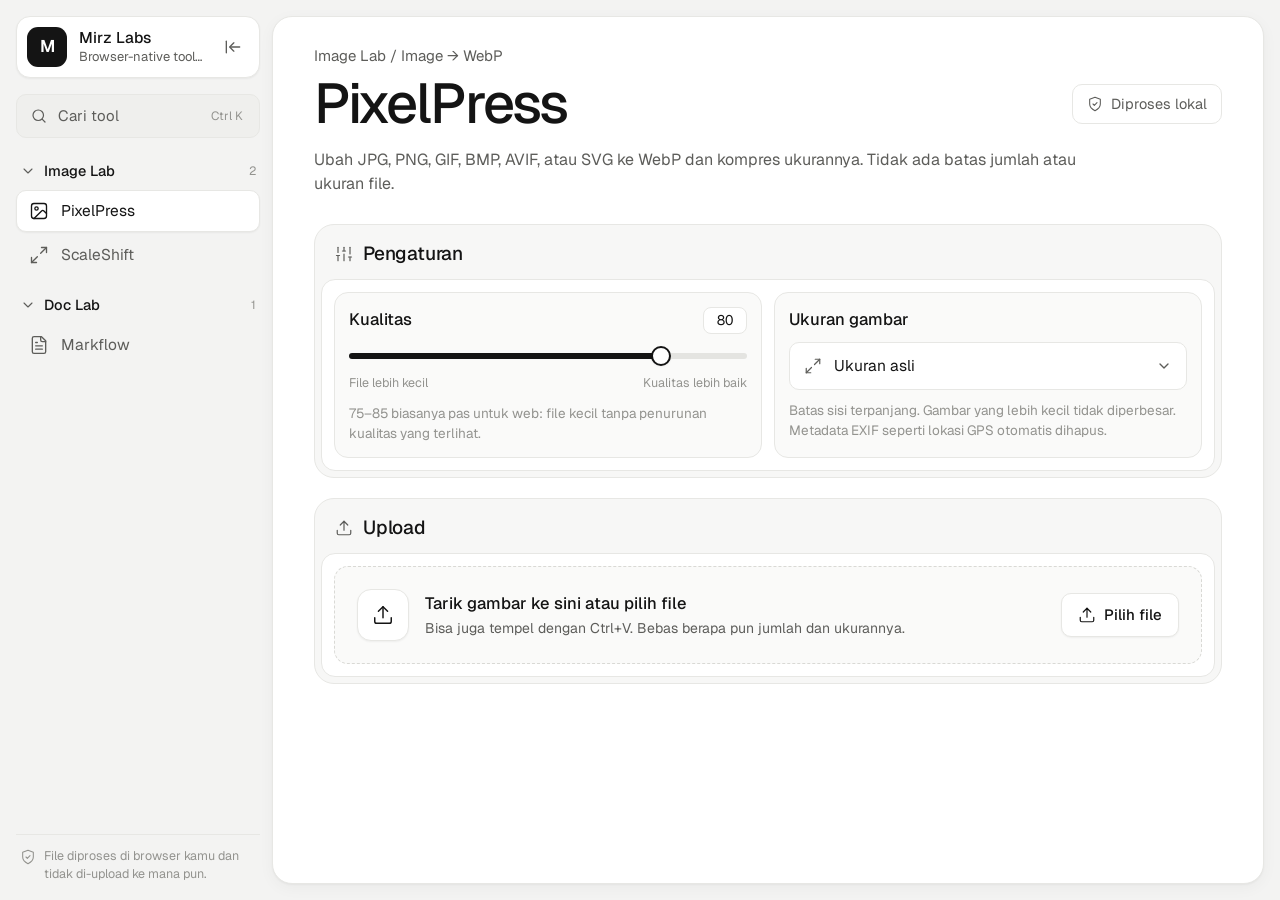
==== commit 9c7c5a21: "Rebrand to Mirz Labs New name, M monogram logo and favicon, tagline "Browser-native toolkit".  Co-Au" ====
--- a/index.html
+++ b/index.html
@@ -3,10 +3,10 @@
 <head>
   <meta charset="utf-8">
   <meta name="viewport" content="width=device-width, initial-scale=1">
-  <title>Hikmamirz Tools</title>
+  <title>Mirz Labs</title>
   <meta name="description" content="Kumpulan tools yang berjalan langsung di browser. File tidak di-upload ke server.">
   <meta name="theme-color" content="#f3f3f2">
-  <link rel="icon" href="data:image/svg+xml,%3Csvg xmlns='http://www.w3.org/2000/svg' viewBox='0 0 32 32'%3E%3Crect width='32' height='32' rx='8' fill='%23141414'/%3E%3Cpath d='M10 9v14M22 9v14M10 16h12' stroke='white' stroke-width='3' stroke-linecap='round'/%3E%3C/svg%3E">
+  <link rel="icon" href="data:image/svg+xml,%3Csvg xmlns='http://www.w3.org/2000/svg' viewBox='0 0 32 32'%3E%3Crect width='32' height='32' rx='8' fill='%23141414'/%3E%3Cpath d='M9 23V9l7 8 7-8v14' stroke='white' stroke-width='3' stroke-linecap='round' stroke-linejoin='round' fill='none'/%3E%3C/svg%3E">
   <script>
     // Terapkan status sidebar sebelum render pertama supaya tidak berkedip.
     try { if (localStorage.getItem('ht-collapsed') === '1') document.documentElement.classList.add('sidebar-collapsed'); } catch (e) {}
@@ -26,16 +26,16 @@
       <button class="icon-btn" id="sidebar-toggle" aria-label="Buka menu" aria-controls="sidebar" aria-expanded="false">
         <svg viewBox="0 0 24 24" width="20" height="20" fill="none" stroke="currentColor" stroke-width="1.6" stroke-linecap="round"><path d="M4 6h16M4 12h16M4 18h16"/></svg>
       </button>
-      <span class="topbar-brand"><span class="brand-logo brand-logo-sm">H</span> Hikmamirz Tools</span>
+      <span class="topbar-brand"><span class="brand-logo brand-logo-sm">M</span> Mirz Labs</span>
     </header>
 
     <aside class="sidebar" id="sidebar">
       <div class="brand-card">
         <a class="brand" href="#/">
-          <span class="brand-logo">H</span>
+          <span class="brand-logo">M</span>
           <span class="brand-text">
-            <strong>Hikmamirz Tools</strong>
-            <small>Tools di browser</small>
+            <strong>Mirz Labs</strong>
+            <small>Browser-native toolkit</small>
           </span>
         </a>
         <button class="icon-btn collapse-btn" id="collapse" aria-label="Ciutkan sidebar" title="Ciutkan sidebar">
@@ -63,7 +63,7 @@
         <header class="page-head">
           <p class="crumb" id="page-crumb">Tools</p>
           <div class="page-title-row">
-            <h1 id="page-title">Hikmamirz Tools</h1>
+            <h1 id="page-title">Mirz Labs</h1>
             <span class="pill">
               <svg viewBox="0 0 24 24" width="16" height="16" fill="none" stroke="currentColor" stroke-width="1.6" stroke-linecap="round" stroke-linejoin="round"><path d="M12 22s8-4 8-10V5l-8-3-8 3v7c0 6 8 10 8 10z"/><path d="m9 12 2 2 4-4"/></svg>
               Diproses lokal
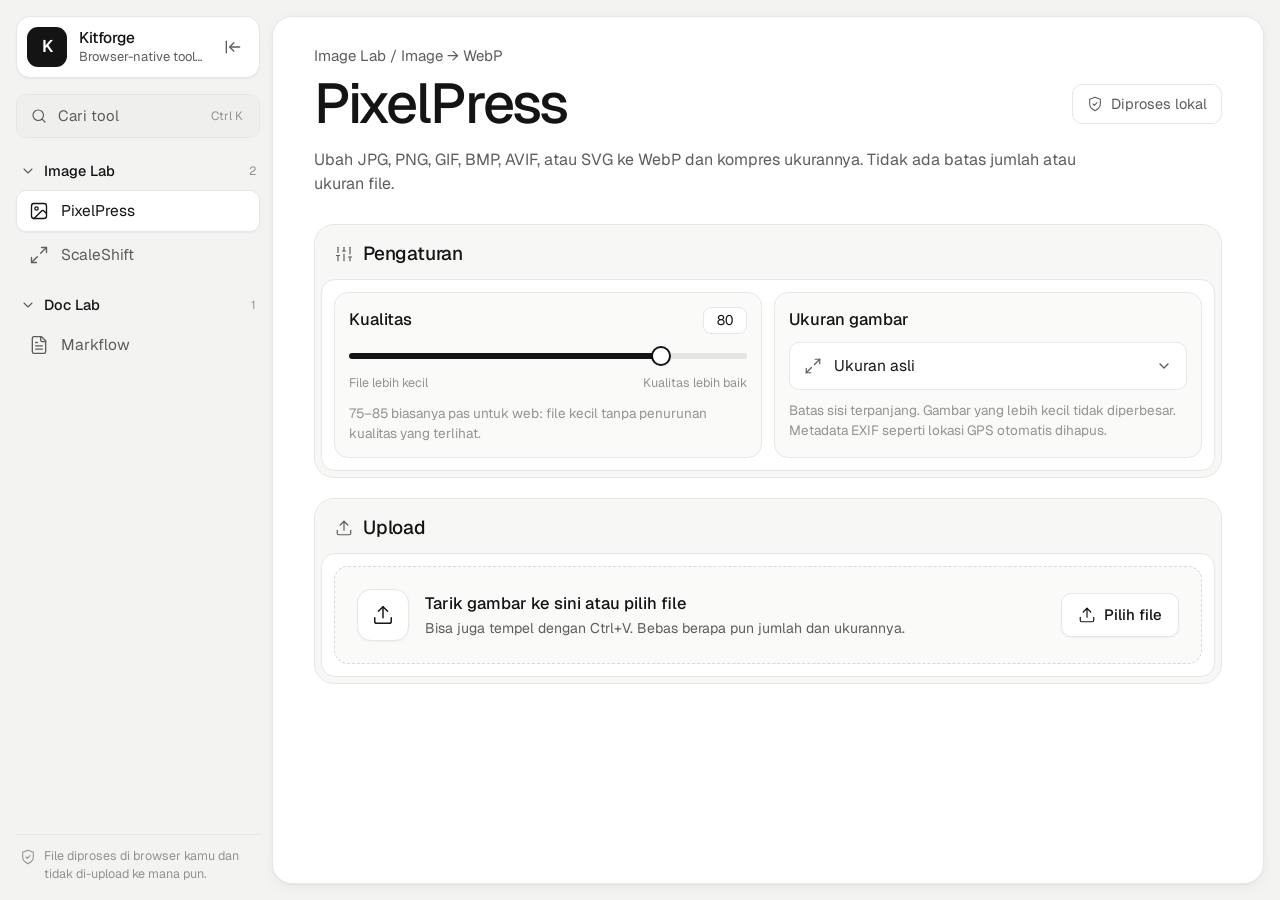
==== commit f48ac20c: "Rebrand to Kitforge and add Vercel config - Neutral brand name Kitforge with K monogram and favicon " ====
--- a/index.html
+++ b/index.html
@@ -3,10 +3,10 @@
 <head>
   <meta charset="utf-8">
   <meta name="viewport" content="width=device-width, initial-scale=1">
-  <title>Mirz Labs</title>
+  <title>Kitforge</title>
   <meta name="description" content="Kumpulan tools yang berjalan langsung di browser. File tidak di-upload ke server.">
   <meta name="theme-color" content="#f3f3f2">
-  <link rel="icon" href="data:image/svg+xml,%3Csvg xmlns='http://www.w3.org/2000/svg' viewBox='0 0 32 32'%3E%3Crect width='32' height='32' rx='8' fill='%23141414'/%3E%3Cpath d='M9 23V9l7 8 7-8v14' stroke='white' stroke-width='3' stroke-linecap='round' stroke-linejoin='round' fill='none'/%3E%3C/svg%3E">
+  <link rel="icon" href="data:image/svg+xml,%3Csvg xmlns='http://www.w3.org/2000/svg' viewBox='0 0 32 32'%3E%3Crect width='32' height='32' rx='8' fill='%23141414'/%3E%3Cpath d='M11 8v16M22 8l-8 8 8 8' stroke='white' stroke-width='3' stroke-linecap='round' stroke-linejoin='round' fill='none'/%3E%3C/svg%3E">
   <script>
     // Terapkan status sidebar sebelum render pertama supaya tidak berkedip.
     try { if (localStorage.getItem('ht-collapsed') === '1') document.documentElement.classList.add('sidebar-collapsed'); } catch (e) {}
@@ -26,15 +26,15 @@
       <button class="icon-btn" id="sidebar-toggle" aria-label="Buka menu" aria-controls="sidebar" aria-expanded="false">
         <svg viewBox="0 0 24 24" width="20" height="20" fill="none" stroke="currentColor" stroke-width="1.6" stroke-linecap="round"><path d="M4 6h16M4 12h16M4 18h16"/></svg>
       </button>
-      <span class="topbar-brand"><span class="brand-logo brand-logo-sm">M</span> Mirz Labs</span>
+      <span class="topbar-brand"><span class="brand-logo brand-logo-sm">K</span> Kitforge</span>
     </header>
 
     <aside class="sidebar" id="sidebar">
       <div class="brand-card">
         <a class="brand" href="#/">
-          <span class="brand-logo">M</span>
+          <span class="brand-logo">K</span>
           <span class="brand-text">
-            <strong>Mirz Labs</strong>
+            <strong>Kitforge</strong>
             <small>Browser-native toolkit</small>
           </span>
         </a>
@@ -63,7 +63,7 @@
         <header class="page-head">
           <p class="crumb" id="page-crumb">Tools</p>
           <div class="page-title-row">
-            <h1 id="page-title">Mirz Labs</h1>
+            <h1 id="page-title">Kitforge</h1>
             <span class="pill">
               <svg viewBox="0 0 24 24" width="16" height="16" fill="none" stroke="currentColor" stroke-width="1.6" stroke-linecap="round" stroke-linejoin="round"><path d="M12 22s8-4 8-10V5l-8-3-8 3v7c0 6 8 10 8 10z"/><path d="m9 12 2 2 4-4"/></svg>
               Diproses lokal
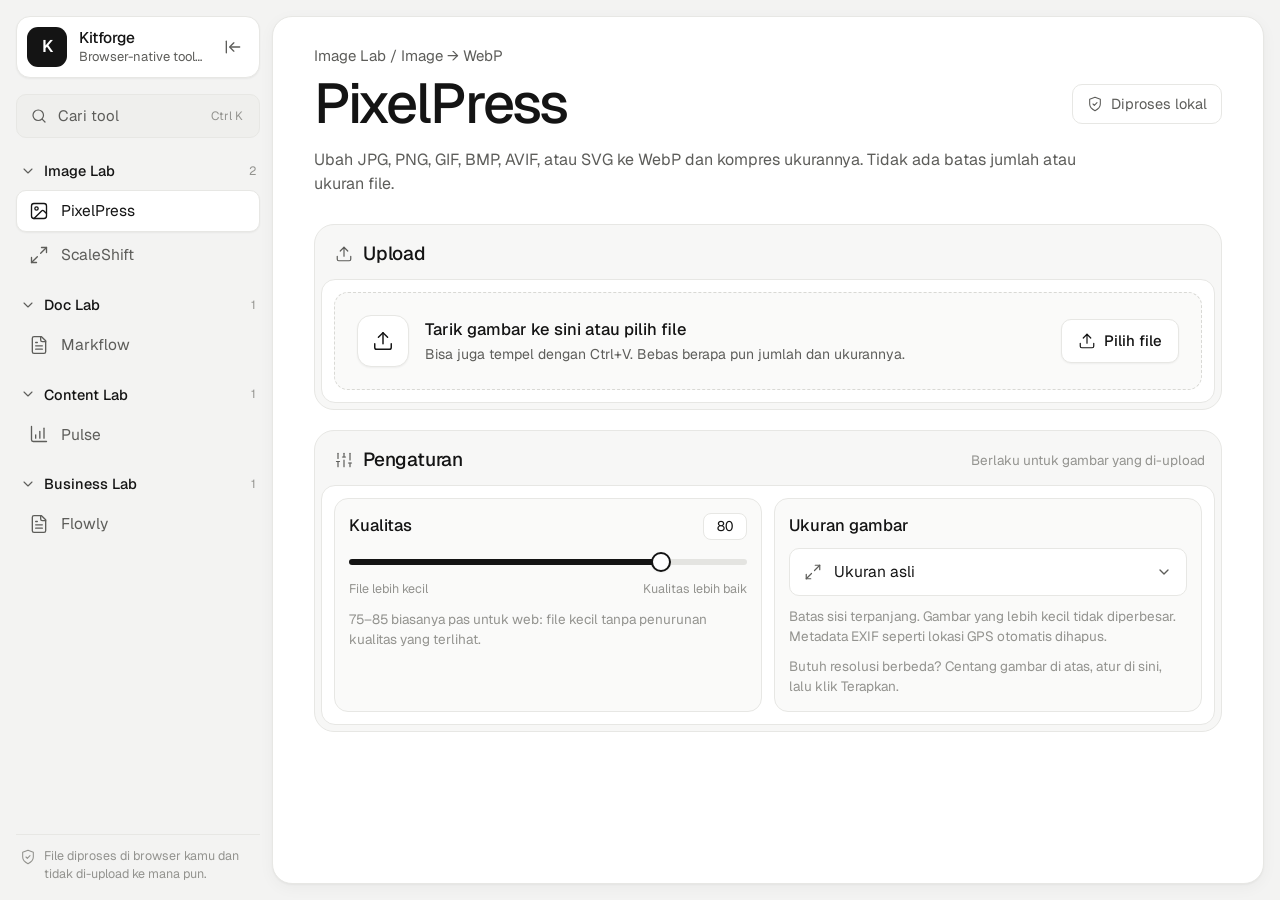
==== commit 1b86dff2: "feat: add Flowly invoice generator with multi-currency, Vercel sync, and customer management" ====
--- a/index.html
+++ b/index.html
@@ -16,6 +16,7 @@
   <link rel="preload" as="style" href="https://fonts.googleapis.com/css2?family=Geist:wght@400;500;600&display=swap" onload="this.onload=null;this.rel='stylesheet'">
   <noscript><link rel="stylesheet" href="https://fonts.googleapis.com/css2?family=Geist:wght@400;500;600&display=swap"></noscript>
   <link rel="stylesheet" href="css/style.css">
+  <link rel="stylesheet" href="css/invoice.css">
   <script src="js/lib/util.js" defer></script>
   <script src="js/registry.js" defer></script>
   <script src="js/app.js" defer></script>
--- a/css/style.css
+++ b/css/style.css
@@ -942,12 +942,89 @@
   font-variant-numeric: tabular-nums;
 }
 
+.files {
+  margin-top: 12px;
+}
+
+.action-group {
+  display: flex;
+  flex-wrap: wrap;
+  align-items: center;
+  gap: 8px;
+}
+
+.scope {
+  font-size: 13.5px;
+  color: var(--text-3);
+}
+
+.list-toolbar {
+  display: flex;
+  flex-wrap: wrap;
+  align-items: center;
+  gap: 6px 16px;
+  margin-bottom: 8px;
+  padding: 8px 12px;
+  border: 1px solid var(--border);
+  border-radius: var(--radius-sm);
+  background: var(--field);
+}
+
+.list-toolbar .check {
+  font-weight: 500;
+}
+
+.list-hint {
+  font-size: 13.5px;
+  color: var(--text-2);
+}
+
+/* Daftar panjang di-scroll di dalam kotaknya sendiri supaya Pengaturan tetap dekat. */
 .file-list {
   list-style: none;
   margin: 0;
   padding: 0;
   display: grid;
   gap: 6px;
+  max-height: min(560px, 65vh);
+  overflow-y: auto;
+  overscroll-behavior: contain;
+  scrollbar-width: thin;
+}
+
+.file.is-selectable {
+  grid-template-columns: auto 48px minmax(0, 1fr) auto auto;
+}
+
+.file.is-checked {
+  border-color: var(--text-3);
+  background: var(--field);
+}
+
+.file-check {
+  display: grid;
+  place-items: center;
+  width: 28px;
+  height: 48px;
+  margin-right: -6px;
+  cursor: pointer;
+}
+
+.file-check input {
+  width: 18px;
+  height: 18px;
+  margin: 0;
+  accent-color: var(--primary);
+  cursor: pointer;
+}
+
+.opts-tag {
+  padding: 0 8px;
+  border: 1px solid var(--border);
+  border-radius: 6px;
+  background: var(--field);
+  font-size: 12.5px;
+  color: var(--text-2);
 }
 
 .file {
@@ -1133,6 +1210,659 @@
   resize: vertical;
   outline: none;
   tab-size: 2;
+}
+
+/* ==========================================================================
+   Pulse (analitik post)
+   ========================================================================== */
+.notice-ok {
+  background: var(--good-soft);
+  color: var(--good);
+}
+
+[data-ref='msg']:not(:empty) {
+  margin-top: 12px;
+}
+
+.stack > * {
+  min-width: 0;
+}
+
+.pulse-live {
+  display: flex;
+  flex-wrap: wrap;
+  align-items: center;
+  gap: 12px 16px;
+  padding: 14px;
+  background: var(--field);
+  border: 1px solid var(--border);
+  border-radius: var(--radius);
+}
+
+.pulse-live-text {
+  display: grid;
+  gap: 2px;
+  flex: 1 1 220px;
+  min-width: 0;
+}
+
+.pulse-live-text strong {
+  font-size: 15.5px;
+  font-weight: 500;
+}
+
+.pulse-live-text span {
+  font-size: 13.5px;
+  color: var(--text-2);
+}
+
+.pulse-live-form {
+  display: flex;
+  flex-wrap: wrap;
+  flex: 1 1 320px;
+  gap: 8px;
+}
+
+.pulse-live-form .control {
+  flex: 1 1 200px;
+  height: 44px;
+}
+
+.pulse-live-form .btn {
+  flex: 1 0 auto;
+}
+
+.live-dot {
+  flex: none;
+  width: 10px;
+  height: 10px;
+  border-radius: 50%;
+  background: var(--good);
+  box-shadow: 0 0 0 4px var(--good-soft);
+}
+
+.live-dot.is-busy {
+  animation: pulse-blink 1s ease-in-out infinite;
+}
+
+@keyframes pulse-blink {
+  50% {
+    opacity: 0.3;
+  }
+}
+
+.sr-only {
+  position: absolute;
+  width: 1px;
+  height: 1px;
+  overflow: hidden;
+  clip: rect(0 0 0 0);
+  white-space: nowrap;
+}
+
+.linkish {
+  display: inline;
+  padding: 0;
+  border: 0;
+  background: none;
+  color: var(--text);
+  font: inherit;
+  text-align: left;
+  text-decoration: underline;
+  text-decoration-color: var(--border-strong);
+  text-underline-offset: 3px;
+  cursor: pointer;
+}
+
+.linkish:hover {
+  text-decoration-color: currentColor;
+}
+
+.stat .dim {
+  font-size: 12.5px;
+}
+
+.pulse-note {
+  margin: 12px 4px 0;
+}
+
+.pulse-note strong {
+  font-weight: 500;
+  color: var(--text-2);
+}
+
+.pulse-rules {
+  display: grid;
+  gap: 10px;
+  margin-bottom: 14px;
+  padding: 14px;
+  background: var(--field);
+  border: 1px solid var(--border);
+  border-radius: var(--radius);
+}
+
+.pulse-rules code {
+  font-family: var(--mono);
+  font-size: 12.5px;
+}
+
+.pulse-rules textarea {
+  width: 100%;
+  padding: 10px 12px;
+  border: 1px solid var(--border);
+  border-radius: var(--radius-sm);
+  background: var(--surface);
+  color: var(--text);
+  font-family: var(--mono);
+  font-size: 13px;
+  line-height: 1.6;
+  resize: vertical;
+}
+
+.pulse-rules textarea:focus {
+  outline: none;
+  border-color: var(--text-3);
+  box-shadow: 0 0 0 3px var(--hover);
+}
+
+.pulse-topics tr.is-active td {
+  background: var(--hover);
+}
+
+.pulse-table .icon-btn {
+  width: 32px;
+  height: 32px;
+  margin: -6px 0;
+}
+
+.pulse-chart .line {
+  fill: none;
+  stroke: var(--primary);
+  stroke-width: 2;
+  stroke-linejoin: round;
+  stroke-linecap: round;
+}
+
+.pulse-chart .line-compare {
+  fill: none;
+  stroke: var(--text-3);
+  stroke-width: 1.5;
+  stroke-dasharray: 5 4;
+}
+
+.pulse-chart .line-end,
+.pulse-chart .line-dot {
+  fill: var(--primary);
+  stroke: var(--surface);
+  stroke-width: 2;
+}
+
+.pulse-chart .cross {
+  stroke: var(--border-strong);
+}
+
+.pulse-legend .sw.sw-line {
+  height: 0;
+  border-top: 2px solid var(--primary);
+  border-radius: 0;
+  background: none;
+}
+
+/* Panel detail post */
+.pulse-dialog {
+  width: min(760px, calc(100vw - 32px));
+  max-height: calc(100dvh - 32px);
+  padding: 0;
+  border: 1px solid var(--border);
+  border-radius: var(--radius-lg);
+  background: var(--surface);
+  color: var(--text);
+  box-shadow: 0 20px 60px rgb(0 0 0 / 0.25);
+}
+
+.pulse-dialog::backdrop {
+  background: rgb(10 10 10 / 0.45);
+}
+
+.pd-head {
+  position: sticky;
+  top: 0;
+  z-index: 3;
+  display: flex;
+  align-items: flex-start;
+  justify-content: space-between;
+  gap: 12px;
+  padding: 18px 18px 14px 22px;
+  background: var(--surface);
+  border-bottom: 1px solid var(--border);
+}
+
+.pd-kicker {
+  margin: 0 0 4px;
+  font-size: 13px;
+  color: var(--text-3);
+}
+
+.pd-head h2 {
+  margin: 0;
+  font-size: 18px;
+  font-weight: 500;
+  line-height: 1.35;
+}
+
+.pd-body {
+  padding: 18px 22px 22px;
+}
+
+.pd-body h3 {
+  margin: 22px 0 10px;
+  font-size: 14px;
+  font-weight: 500;
+  color: var(--text-2);
+}
+
+.pd-top {
+  display: flex;
+  gap: 16px;
+  align-items: flex-start;
+}
+
+.pd-thumb {
+  flex: none;
+  width: 120px;
+  aspect-ratio: 9 / 16;
+  object-fit: cover;
+  border-radius: var(--radius-sm);
+  background: var(--field);
+}
+
+.pd-caption {
+  display: grid;
+  gap: 12px;
+  justify-items: start;
+  min-width: 0;
+}
+
+.pd-caption p {
+  margin: 0;
+  max-height: 220px;
+  overflow: auto;
+  font-size: 14.5px;
+  line-height: 1.55;
+  color: var(--text-2);
+  white-space: pre-line;
+  overflow-wrap: anywhere;
+}
+
+.pd-tags {
+  display: flex;
+  flex-wrap: wrap;
+  gap: 6px;
+}
+
+.pd-stats {
+  grid-template-columns: repeat(3, minmax(0, 1fr));
+  margin: 0;
+}
+
+.pd-milestones {
+  display: flex;
+  flex-wrap: wrap;
+  gap: 6px 18px;
+  margin-top: 10px;
+  font-size: 13.5px;
+  color: var(--text-2);
+}
+
+.pd-milestones strong {
+  font-weight: 500;
+  color: var(--text);
+}
+
+.pd-stat.is-up {
+  box-shadow: inset 3px 0 0 var(--good);
+}
+
+.pd-stat.is-down {
+  box-shadow: inset 3px 0 0 var(--warn);
+}
+
+.pd-level {
+  display: inline-flex;
+  align-items: center;
+  gap: 4px;
+  margin-top: 4px;
+  font-size: 12.5px;
+  font-weight: 500;
+}
+
+.pd-level.is-up {
+  color: var(--good);
+}
+
+.pd-level.is-down {
+  color: var(--warn);
+}
+
+.pd-level.is-normal {
+  color: var(--text-2);
+}
+
+.pd-summary {
+  display: flex;
+  align-items: flex-start;
+  gap: 10px;
+  margin-top: 18px;
+  padding: 12px 14px;
+  border-radius: var(--radius-sm);
+  background: var(--busy-soft);
+  color: var(--text-2);
+}
+
+.pd-summary > .i {
+  flex: none;
+  margin-top: 1px;
+}
+
+.pd-summary div {
+  display: grid;
+  gap: 2px;
+  font-size: 13.5px;
+}
+
+.pd-summary strong {
+  font-size: 15px;
+  font-weight: 500;
+  color: var(--text);
+}
+
+.pd-summary.is-up {
+  background: var(--good-soft);
+}
+
+.pd-summary.is-up > .i,
+.pd-summary.is-up strong {
+  color: var(--good);
+}
+
+.pd-summary.is-down {
+  background: var(--warn-soft);
+}
+
+.pd-summary.is-down > .i,
+.pd-summary.is-down strong {
+  color: var(--warn);
+}
+
+.pd-note {
+  margin: 12px 0 0;
+}
+
+@media (max-width: 560px) {
+  .pd-top {
+    flex-direction: column;
+  }
+
+  .pd-thumb {
+    width: 96px;
+  }
+
+  .pd-stats {
+    grid-template-columns: repeat(2, minmax(0, 1fr));
+  }
+
+  .pd-body {
+    padding: 16px;
+  }
+}
+
+.pulse-tabs {
+  display: inline-flex;
+  gap: 2px;
+  margin-bottom: 12px;
+  padding: 3px;
+  background: var(--field);
+  border: 1px solid var(--border);
+  border-radius: var(--radius-sm);
+}
+
+.pulse-tabs button {
+  height: 34px;
+  padding: 0 14px;
+  border: 0;
+  border-radius: 8px;
+  background: transparent;
+  color: var(--text-2);
+  font: inherit;
+  font-size: 14px;
+  font-weight: 500;
+  cursor: pointer;
+}
+
+.pulse-tabs button:hover {
+  color: var(--text);
+}
+
+.pulse-tabs button[aria-selected='true'] {
+  background: var(--surface);
+  color: var(--text);
+  box-shadow: var(--shadow-sm);
+}
+
+.badge-tool .i {
+  color: var(--text-3);
+}
+
+.pulse-filters {
+  display: grid;
+  grid-template-columns: minmax(0, 280px);
+  gap: 12px;
+}
+
+.pulse-kpis {
+  margin-bottom: 0;
+}
+
+.pulse-log {
+  align-items: center;
+  font-size: 14px;
+  color: var(--text-2);
+}
+
+.pulse-log input {
+  margin: 0;
+}
+
+.pulse-legend {
+  display: flex;
+  flex-wrap: wrap;
+  gap: 16px;
+  padding: 2px 4px 10px;
+  font-size: 13px;
+  color: var(--text-2);
+}
+
+.pulse-legend span {
+  display: inline-flex;
+  align-items: center;
+  gap: 6px;
+}
+
+.pulse-legend .sw {
+  width: 10px;
+  height: 10px;
+  border-radius: 3px;
+  background: var(--text-3);
+}
+
+.pulse-legend .sw-top {
+  background: var(--primary);
+}
+
+.pulse-legend .sw-med {
+  height: 0;
+  border-top: 2px dashed var(--text-2);
+  border-radius: 0;
+  background: none;
+}
+
+.pulse-chart {
+  position: relative;
+  min-width: 0;
+}
+
+.pulse-chart svg {
+  display: block;
+  overflow: visible;
+}
+
+.pulse-chart .bar {
+  fill: var(--text-3);
+  transition: opacity 0.1s;
+}
+
+.pulse-chart .bar.is-top {
+  fill: var(--primary);
+}
+
+.pulse-chart svg:hover .bar:not(.is-hover) {
+  opacity: 0.55;
+}
+
+.pulse-chart .hit {
+  fill: transparent;
+  cursor: pointer;
+}
+
+.pulse-chart .grid {
+  stroke: var(--border);
+}
+
+.pulse-chart .median {
+  stroke: var(--text-2);
+  stroke-width: 1.5;
+  stroke-dasharray: 5 4;
+}
+
+.pulse-chart .tick,
+.pulse-chart .median-label {
+  fill: var(--text-3);
+  font-size: 12px;
+  font-variant-numeric: tabular-nums;
+}
+
+.pulse-chart .median-label {
+  fill: var(--text-2);
+}
+
+.pulse-tip {
+  position: absolute;
+  z-index: 2;
+  display: grid;
+  gap: 2px;
+  max-width: 280px;
+  padding: 10px 12px;
+  background: var(--surface);
+  border: 1px solid var(--border-strong);
+  border-radius: var(--radius-sm);
+  box-shadow: var(--shadow);
+  font-size: 13px;
+  color: var(--text-2);
+  pointer-events: none;
+}
+
+.pulse-tip strong {
+  font-size: 15px;
+  font-weight: 500;
+  color: var(--text);
+}
+
+.pulse-insights {
+  display: grid;
+  gap: 10px;
+  margin: 0;
+  padding: 4px 4px 4px 22px;
+  font-size: 15px;
+  line-height: 1.55;
+  color: var(--text-2);
+}
+
+.pulse-insights strong {
+  font-weight: 500;
+  color: var(--text);
+}
+
+.pulse-table-wrap {
+  position: relative;
+  overflow-x: auto;
+}
+
+.pulse-table {
+  width: 100%;
+  border-collapse: collapse;
+  font-size: 14px;
+}
+
+.pulse-table th,
+.pulse-table td {
+  padding: 10px 8px;
+  border-bottom: 1px solid var(--border);
+  text-align: left;
+  vertical-align: top;
+}
+
+.pulse-table tr:last-child td {
+  border-bottom: 0;
+}
+
+.pulse-table th {
+  font-size: 13px;
+  font-weight: 500;
+  color: var(--text-3);
+  white-space: nowrap;
+}
+
+.pulse-table th button {
+  padding: 0;
+  border: 0;
+  background: none;
+  color: inherit;
+  font: inherit;
+  cursor: pointer;
+}
+
+.pulse-table th button:hover {
+  color: var(--text);
+}
+
+.pulse-table .num {
+  text-align: right;
+  font-variant-numeric: tabular-nums;
+  white-space: nowrap;
+}
+
+.pulse-table .nowrap {
+  white-space: nowrap;
+  color: var(--text-2);
+}
+
+.pulse-table .cap {
+  min-width: 220px;
+}
+
+.pulse-table .cap a {
+  color: var(--text);
+  text-decoration: none;
+}
+
+.pulse-table .cap a:hover {
+  text-decoration: underline;
+}
+
+.pulse-table .plat {
+  display: block;
+  font-size: 12px;
+  color: var(--text-3);
 }
 
 /* ==========================================================================
@@ -1244,6 +1974,18 @@
     margin-top: -6px;
   }
 
+  .file.is-selectable {
+    grid-template-columns: auto 44px minmax(0, 1fr) auto;
+  }
+
+  .file.is-selectable .file-badge {
+    grid-column: 4;
+  }
+
+  .file.is-selectable .file-actions {
+    grid-column: 3 / -1;
+  }
+
   .preview-name {
     display: none;
   }
--- a/css/invoice.css
+++ b/css/invoice.css
@@ -0,0 +1,968 @@
+/* ==========================================================================
+   Invoice Generator (Flowly) Styles
+   ========================================================================== */
+
+.inv-container {
+  display: flex;
+  flex-direction: column;
+  gap: 20px;
+  width: 100%;
+}
+
+/* Top toolbar & tabs */
+.inv-top-bar {
+  display: flex;
+  align-items: center;
+  justify-content: space-between;
+  gap: 16px;
+  flex-wrap: wrap;
+}
+
+.inv-subnav {
+  display: inline-flex;
+  background: var(--surface);
+  border: 1px solid var(--border);
+  border-radius: var(--radius);
+  padding: 4px;
+  gap: 4px;
+}
+
+.inv-subnav-btn {
+  display: inline-flex;
+  align-items: center;
+  gap: 8px;
+  padding: 8px 14px;
+  font-size: 0.875rem;
+  font-weight: 500;
+  color: var(--text-2);
+  background: transparent;
+  border: none;
+  border-radius: calc(var(--radius) - 4px);
+  cursor: pointer;
+  transition: all 0.15s ease;
+}
+
+.inv-subnav-btn:hover {
+  color: var(--text);
+  background: var(--hover);
+}
+
+.inv-subnav-btn.is-active {
+  color: var(--on-primary);
+  background: var(--primary);
+  font-weight: 600;
+}
+
+.inv-top-actions {
+  display: flex;
+  align-items: center;
+  gap: 10px;
+}
+
+.inv-btn {
+  display: inline-flex;
+  align-items: center;
+  justify-content: center;
+  gap: 8px;
+  padding: 9px 16px;
+  font-size: 0.875rem;
+  font-weight: 500;
+  border-radius: var(--radius);
+  cursor: pointer;
+  transition: all 0.15s ease;
+  border: 1px solid var(--border);
+  background: var(--surface);
+  color: var(--text);
+  line-height: 1.2;
+}
+
+.inv-btn:hover {
+  background: var(--hover);
+  border-color: var(--border-strong);
+}
+
+.inv-btn-primary {
+  background: #0f766e;
+  border-color: #0f766e;
+  color: #ffffff;
+}
+
+.inv-btn-primary:hover {
+  background: #115e59;
+  border-color: #115e59;
+}
+
+.inv-btn-sm {
+  padding: 5px 10px;
+  font-size: 0.8rem;
+  border-radius: var(--radius-sm);
+}
+
+.inv-btn-ghost {
+  background: transparent;
+  border-color: transparent;
+  color: var(--text-2);
+}
+
+.inv-btn-ghost:hover {
+  background: var(--hover);
+  color: var(--text);
+}
+
+.inv-btn-danger {
+  color: var(--error);
+  border-color: transparent;
+  background: transparent;
+}
+
+.inv-btn-danger:hover {
+  background: var(--error-soft);
+}
+
+/* Two-column workspace layout */
+.inv-workspace {
+  display: grid;
+  grid-template-columns: minmax(380px, 1fr) minmax(440px, 1.15fr);
+  gap: 24px;
+  align-items: start;
+}
+
+@media (max-width: 1080px) {
+  .inv-workspace {
+    grid-template-columns: 1fr;
+  }
+}
+
+/* Left side: Form Card */
+.inv-card {
+  background: var(--surface);
+  border: 1px solid var(--border);
+  border-radius: var(--radius-lg);
+  padding: 24px;
+  box-shadow: var(--shadow-sm);
+  display: flex;
+  flex-direction: column;
+  gap: 20px;
+}
+
+.inv-card-head {
+  display: flex;
+  align-items: center;
+  justify-content: space-between;
+  border-bottom: 1px solid var(--border);
+  padding-bottom: 14px;
+  gap: 12px;
+}
+
+.inv-card-title {
+  display: flex;
+  align-items: center;
+  gap: 8px;
+  font-size: 1.05rem;
+  font-weight: 600;
+  color: var(--text);
+  margin: 0;
+}
+
+.inv-pill-tabs {
+  display: flex;
+  background: var(--field);
+  border: 1px solid var(--border);
+  border-radius: 999px;
+  padding: 2px;
+}
+
+.inv-pill-tab {
+  padding: 4px 12px;
+  font-size: 0.75rem;
+  font-weight: 500;
+  color: var(--text-2);
+  background: transparent;
+  border: none;
+  border-radius: 999px;
+  cursor: pointer;
+  transition: all 0.15s;
+}
+
+.inv-pill-tab.is-active {
+  background: var(--surface);
+  color: var(--text);
+  font-weight: 600;
+  box-shadow: var(--shadow-sm);
+}
+
+/* Section inside form */
+.inv-section {
+  display: flex;
+  flex-direction: column;
+  gap: 12px;
+}
+
+.inv-section-title {
+  font-size: 0.8rem;
+  font-weight: 600;
+  color: var(--text-3);
+  text-transform: uppercase;
+  letter-spacing: 0.04em;
+  margin: 0;
+}
+
+.inv-field-row {
+  display: grid;
+  grid-template-columns: 1fr 1fr;
+  gap: 14px;
+}
+
+@media (max-width: 520px) {
+  .inv-field-row {
+    grid-template-columns: 1fr;
+  }
+}
+
+.inv-field {
+  display: flex;
+  flex-direction: column;
+  gap: 6px;
+}
+
+.inv-label {
+  font-size: 0.825rem;
+  font-weight: 500;
+  color: var(--text-2);
+}
+
+.inv-input,
+.inv-select,
+.inv-textarea {
+  width: 100%;
+  padding: 9px 12px;
+  font-family: inherit;
+  font-size: 0.875rem;
+  color: var(--text);
+  background: var(--field);
+  border: 1px solid var(--border);
+  border-radius: var(--radius-sm);
+  outline: none;
+  transition: border-color 0.15s, background 0.15s;
+  box-sizing: border-box;
+}
+
+.inv-input:focus,
+.inv-select:focus,
+.inv-textarea:focus {
+  border-color: var(--primary);
+  background: var(--surface);
+}
+
+.inv-input-group {
+  position: relative;
+  display: flex;
+  align-items: center;
+}
+
+.inv-input-group .inv-input {
+  padding-right: 36px;
+}
+
+.inv-input-action {
+  position: absolute;
+  right: 6px;
+  top: 50%;
+  transform: translateY(-50%);
+  background: transparent;
+  border: none;
+  color: var(--text-3);
+  cursor: pointer;
+  padding: 4px;
+  border-radius: 4px;
+}
+
+.inv-input-action:hover {
+  color: var(--text);
+}
+
+/* Client Selector block */
+.inv-client-box {
+  background: var(--field);
+  border: 1px solid var(--border);
+  border-radius: var(--radius-sm);
+  padding: 12px 14px;
+  display: flex;
+  flex-direction: column;
+  gap: 8px;
+}
+
+.inv-client-box-head {
+  display: flex;
+  align-items: center;
+  justify-content: space-between;
+}
+
+.inv-add-client-link {
+  font-size: 0.8rem;
+  font-weight: 600;
+  color: #0f766e;
+  background: none;
+  border: none;
+  cursor: pointer;
+  padding: 0;
+  display: inline-flex;
+  align-items: center;
+  gap: 4px;
+}
+
+.inv-add-client-link:hover {
+  text-decoration: underline;
+}
+
+.inv-client-details {
+  display: flex;
+  flex-direction: column;
+  gap: 2px;
+}
+
+.inv-client-name {
+  font-size: 0.95rem;
+  font-weight: 600;
+  color: var(--text);
+}
+
+.inv-client-sub {
+  font-size: 0.8rem;
+  color: var(--text-2);
+}
+
+/* Currency and Items table */
+.inv-items-table {
+  width: 100%;
+  border-collapse: collapse;
+  font-size: 0.85rem;
+}
+
+.inv-items-table th {
+  text-align: left;
+  font-size: 0.75rem;
+  font-weight: 600;
+  color: var(--text-3);
+  padding: 6px 8px;
+  border-bottom: 1px solid var(--border);
+}
+
+.inv-items-table td {
+  padding: 6px 4px;
+  vertical-align: middle;
+}
+
+.inv-items-table tr:hover td {
+  background: var(--hover);
+}
+
+.inv-items-table .inv-input {
+  padding: 6px 8px;
+  font-size: 0.85rem;
+}
+
+.inv-add-item-btn {
+  width: 100%;
+  padding: 10px;
+  background: var(--field);
+  border: 1px dashed var(--border-strong);
+  border-radius: var(--radius-sm);
+  font-size: 0.85rem;
+  font-weight: 500;
+  color: var(--text-2);
+  cursor: pointer;
+  display: flex;
+  align-items: center;
+  justify-content: center;
+  gap: 6px;
+  transition: all 0.15s;
+}
+
+.inv-add-item-btn:hover {
+  background: var(--surface);
+  color: var(--text);
+  border-color: var(--text-2);
+}
+
+/* Right side: Preview Card */
+.inv-preview-wrapper {
+  position: sticky;
+  top: 24px;
+  display: flex;
+  flex-direction: column;
+  gap: 16px;
+}
+
+.inv-preview-bar {
+  display: flex;
+  align-items: center;
+  justify-content: space-between;
+}
+
+.inv-preview-title {
+  display: flex;
+  align-items: center;
+  gap: 8px;
+  font-size: 0.95rem;
+  font-weight: 600;
+  color: var(--text);
+}
+
+.inv-preview-actions {
+  display: flex;
+  align-items: center;
+  gap: 8px;
+}
+
+/* The Paper Invoice Document */
+.inv-paper {
+  background: #ffffff;
+  color: #1a1a1a;
+  border: 1px solid #e5e7eb;
+  border-radius: 12px;
+  padding: 32px 36px;
+  box-shadow: 0 4px 20px -2px rgba(0, 0, 0, 0.07);
+  display: flex;
+  flex-direction: column;
+  gap: 20px;
+  font-family: inherit;
+  font-size: 0.875rem;
+  line-height: 1.45;
+  position: relative;
+  min-height: auto;
+  box-sizing: border-box;
+}
+
+.inv-paper-header {
+  display: flex;
+  align-items: flex-start;
+  justify-content: space-between;
+  gap: 20px;
+}
+
+.inv-paper-brand {
+  display: flex;
+  flex-direction: column;
+  gap: 3px;
+}
+
+.inv-paper-h1 {
+  font-size: 1.75rem;
+  font-weight: 700;
+  color: #111827;
+  letter-spacing: -0.02em;
+  margin: 0;
+  line-height: 1.2;
+}
+
+.inv-paper-num {
+  font-size: 0.875rem;
+  color: #6b7280;
+  font-weight: 500;
+}
+
+.inv-paper-logo {
+  width: 44px;
+  height: 44px;
+  background: #0f766e;
+  color: #ffffff;
+  border-radius: 10px;
+  display: flex;
+  align-items: center;
+  justify-content: center;
+  font-weight: 700;
+  font-size: 1.2rem;
+  box-shadow: 0 2px 8px rgba(15, 118, 110, 0.25);
+}
+
+.inv-paper-parties {
+  display: grid;
+  grid-template-columns: 1fr 1fr;
+  gap: 24px;
+  padding-bottom: 16px;
+  border-bottom: 1px solid #f3f4f6;
+}
+
+.inv-party-col {
+  display: flex;
+  flex-direction: column;
+  gap: 2px;
+}
+
+.inv-party-label {
+  font-size: 0.72rem;
+  font-weight: 600;
+  color: #9ca3af;
+  text-transform: uppercase;
+  letter-spacing: 0.05em;
+  margin-bottom: 2px;
+}
+
+.inv-party-name {
+  font-size: 0.95rem;
+  font-weight: 700;
+  color: #111827;
+  margin-bottom: 1px;
+}
+
+.inv-party-text {
+  font-size: 0.8rem;
+  color: #4b5563;
+  line-height: 1.35;
+  word-break: break-word;
+}
+
+.inv-paper-dates {
+  display: grid;
+  grid-template-columns: 1fr 1fr;
+  gap: 24px;
+  padding-bottom: 14px;
+  border-bottom: 1px solid #f3f4f6;
+}
+
+.inv-date-item {
+  display: flex;
+  flex-direction: column;
+  gap: 2px;
+}
+
+.inv-date-label {
+  font-size: 0.75rem;
+  font-weight: 600;
+  color: #9ca3af;
+}
+
+.inv-date-val {
+  font-size: 0.9rem;
+  font-weight: 600;
+  color: #111827;
+}
+
+/* Paper Details table */
+.inv-paper-table {
+  width: 100%;
+  border-collapse: collapse;
+}
+
+.inv-paper-table th {
+  text-align: left;
+  font-size: 0.75rem;
+  font-weight: 600;
+  color: #6b7280;
+  text-transform: uppercase;
+  letter-spacing: 0.05em;
+  padding: 10px 8px;
+  border-bottom: 1.5px solid #e5e7eb;
+}
+
+.inv-paper-table td {
+  padding: 12px 8px;
+  font-size: 0.875rem;
+  color: #374151;
+  border-bottom: 1px solid #f3f4f6;
+}
+
+.inv-paper-table .t-right {
+  text-align: right;
+}
+
+.inv-paper-table .t-center {
+  text-align: center;
+}
+
+/* Totals calculation in paper */
+.inv-paper-summary {
+  display: flex;
+  justify-content: flex-end;
+  margin-top: 8px;
+}
+
+.inv-summary-table {
+  width: 260px;
+  display: flex;
+  flex-direction: column;
+  gap: 8px;
+  font-size: 0.875rem;
+}
+
+.inv-summary-row {
+  display: flex;
+  justify-content: space-between;
+  color: #4b5563;
+}
+
+.inv-summary-row.is-total {
+  font-size: 1.05rem;
+  font-weight: 700;
+  color: #111827;
+  border-top: 2px solid #111827;
+  padding-top: 10px;
+  margin-top: 4px;
+}
+
+/* Paper Notes & Payment */
+.inv-paper-notes {
+  background: #f9fafb;
+  border: 1px solid #f3f4f6;
+  border-radius: 8px;
+  padding: 14px 16px;
+  font-size: 0.8rem;
+  color: #4b5563;
+  display: flex;
+  flex-direction: column;
+  gap: 6px;
+}
+
+.inv-paper-notes-title {
+  font-weight: 600;
+  color: #111827;
+}
+
+.inv-paper-footer {
+  margin-top: auto;
+  padding-top: 20px;
+  border-top: 1px solid #f3f4f6;
+  display: flex;
+  align-items: center;
+  justify-content: space-between;
+  font-size: 0.75rem;
+  color: #9ca3af;
+}
+
+/* Status Badge */
+.inv-badge {
+  display: inline-flex;
+  align-items: center;
+  gap: 4px;
+  padding: 3px 8px;
+  border-radius: 999px;
+  font-size: 0.75rem;
+  font-weight: 600;
+  text-transform: capitalize;
+}
+
+.inv-badge-paid {
+  background: #dcfce7;
+  color: #15803d;
+}
+
+.inv-badge-pending {
+  background: #fef3c7;
+  color: #b45309;
+}
+
+.inv-badge-draft {
+  background: #f3f4f6;
+  color: #4b5563;
+}
+
+/* History & Customer Views */
+.inv-list-card {
+  background: var(--surface);
+  border: 1px solid var(--border);
+  border-radius: var(--radius-lg);
+  padding: 24px;
+  box-shadow: var(--shadow-sm);
+  display: flex;
+  flex-direction: column;
+  gap: 20px;
+}
+
+.inv-search-bar {
+  display: flex;
+  align-items: center;
+  gap: 12px;
+  flex-wrap: wrap;
+}
+
+.inv-search-input {
+  flex: 1;
+  min-width: 220px;
+  padding: 8px 12px;
+  background: var(--field);
+  border: 1px solid var(--border);
+  border-radius: var(--radius-sm);
+  font-size: 0.875rem;
+  color: var(--text);
+  outline: none;
+}
+
+.inv-table-responsive {
+  width: 100%;
+  overflow-x: auto;
+}
+
+.inv-data-table {
+  width: 100%;
+  border-collapse: collapse;
+  font-size: 0.875rem;
+}
+
+.inv-data-table th {
+  text-align: left;
+  padding: 10px 12px;
+  font-size: 0.75rem;
+  font-weight: 600;
+  color: var(--text-3);
+  text-transform: uppercase;
+  letter-spacing: 0.04em;
+  border-bottom: 1px solid var(--border);
+}
+
+.inv-data-table td {
+  padding: 12px;
+  border-bottom: 1px solid var(--border);
+  color: var(--text);
+}
+
+.inv-data-table tr:hover td {
+  background: var(--hover);
+}
+
+.inv-empty {
+  padding: 40px 20px;
+  text-align: center;
+  color: var(--text-3);
+  display: flex;
+  flex-direction: column;
+  align-items: center;
+  gap: 12px;
+}
+
+/* Modal Popup (untuk Tambah Klien & Pengaturan) */
+.inv-modal-overlay {
+  position: fixed;
+  inset: 0;
+  background: rgba(0, 0, 0, 0.45);
+  backdrop-filter: blur(4px);
+  z-index: 100;
+  display: flex;
+  align-items: center;
+  justify-content: center;
+  padding: 20px;
+}
+
+.inv-modal {
+  background: var(--surface);
+  border: 1px solid var(--border);
+  border-radius: var(--radius-lg);
+  box-shadow: 0 10px 40px rgba(0, 0, 0, 0.2);
+  width: 100%;
+  max-width: 500px;
+  display: flex;
+  flex-direction: column;
+  gap: 18px;
+  padding: 24px;
+  box-sizing: border-box;
+  animation: invModalIn 0.15s ease-out;
+}
+
+@keyframes invModalIn {
+  from {
+    opacity: 0;
+    transform: scale(0.96);
+  }
+  to {
+    opacity: 1;
+    transform: scale(1);
+  }
+}
+
+.inv-modal-head {
+  display: flex;
+  align-items: center;
+  justify-content: space-between;
+}
+
+.inv-modal-head h3 {
+  margin: 0;
+  font-size: 1.1rem;
+  font-weight: 600;
+  color: var(--text);
+}
+
+.inv-modal-body {
+  display: flex;
+  flex-direction: column;
+  gap: 14px;
+}
+
+.inv-modal-foot {
+  display: flex;
+  align-items: center;
+  justify-content: flex-end;
+  gap: 10px;
+  padding-top: 10px;
+  border-top: 1px solid var(--border);
+}
+
+/* ==========================================================================
+   Print Stylesheet (Hanya cetak lembar invoice A4 presisi tanpa break halaman)
+   ========================================================================== */
+@page {
+  size: A4 portrait;
+  margin: 10mm 14mm;
+}
+
+@media print {
+  html, body {
+    background: #ffffff !important;
+    color: #111827 !important;
+    margin: 0 !important;
+    padding: 0 !important;
+    width: 100% !important;
+    height: auto !important;
+    min-height: 0 !important;
+    font-size: 11.5px !important;
+    -webkit-print-color-adjust: exact !important;
+    print-color-adjust: exact !important;
+  }
+
+  .topbar,
+  .sidebar,
+  .page-head,
+  .inv-top-bar,
+  .inv-card,
+  .inv-preview-bar,
+  .inv-modal-overlay,
+  .scrim,
+  #sidebar {
+    display: none !important;
+  }
+
+  .app,
+  .main,
+  .page,
+  .view,
+  .inv-container,
+  .inv-workspace,
+  .inv-preview-wrapper {
+    display: block !important;
+    width: 100% !important;
+    margin: 0 !important;
+    padding: 0 !important;
+    border: none !important;
+    box-shadow: none !important;
+    background: transparent !important;
+  }
+
+  .inv-paper {
+    border: none !important;
+    box-shadow: none !important;
+    border-radius: 0 !important;
+    padding: 0 !important;
+    margin: 0 !important;
+    width: 100% !important;
+    max-width: 100% !important;
+    min-height: 0 !important;
+    gap: 14px !important;
+    box-sizing: border-box !important;
+    page-break-inside: avoid !important;
+    break-inside: avoid !important;
+  }
+
+  .inv-paper-header {
+    gap: 12px !important;
+  }
+
+  .inv-paper-h1 {
+    font-size: 1.55rem !important;
+  }
+
+  .inv-paper-logo {
+    width: 38px !important;
+    height: 38px !important;
+    font-size: 1.1rem !important;
+    border-radius: 8px !important;
+  }
+
+  .inv-paper-parties {
+    gap: 20px !important;
+    padding-bottom: 10px !important;
+    border-bottom: 1px solid #e5e7eb !important;
+  }
+
+  .inv-party-col {
+    gap: 2px !important;
+  }
+
+  .inv-party-label {
+    font-size: 0.68rem !important;
+    margin-bottom: 2px !important;
+  }
+
+  .inv-party-name {
+    font-size: 0.88rem !important;
+  }
+
+  .inv-party-text {
+    font-size: 0.76rem !important;
+    line-height: 1.3 !important;
+  }
+
+  .inv-paper-dates {
+    gap: 20px !important;
+    padding-bottom: 8px !important;
+    border-bottom: 1px solid #e5e7eb !important;
+  }
+
+  .inv-date-label {
+    font-size: 0.68rem !important;
+  }
+
+  .inv-date-val {
+    font-size: 0.82rem !important;
+  }
+
+  .inv-paper-table th {
+    padding: 6px 6px !important;
+    font-size: 0.7rem !important;
+  }
+
+  .inv-paper-table td {
+    padding: 6px 6px !important;
+    font-size: 0.78rem !important;
+  }
+
+  tr, td, th {
+    page-break-inside: avoid !important;
+    break-inside: avoid !important;
+  }
+
+  .inv-paper-summary {
+    margin-top: 4px !important;
+    page-break-inside: avoid !important;
+    break-inside: avoid !important;
+  }
+
+  .inv-summary-table {
+    width: 230px !important;
+    gap: 4px !important;
+    font-size: 0.78rem !important;
+  }
+
+  .inv-summary-row.is-total {
+    font-size: 0.95rem !important;
+    padding-top: 5px !important;
+    margin-top: 2px !important;
+  }
+
+  .inv-paper-notes {
+    padding: 8px 10px !important;
+    font-size: 0.73rem !important;
+    gap: 3px !important;
+    border-radius: 6px !important;
+    page-break-inside: avoid !important;
+    break-inside: avoid !important;
+  }
+
+  .inv-paper-footer {
+    margin-top: 10px !important;
+    padding-top: 8px !important;
+    font-size: 0.68rem !important;
+    page-break-inside: avoid !important;
+    break-inside: avoid !important;
+  }
+}
+
